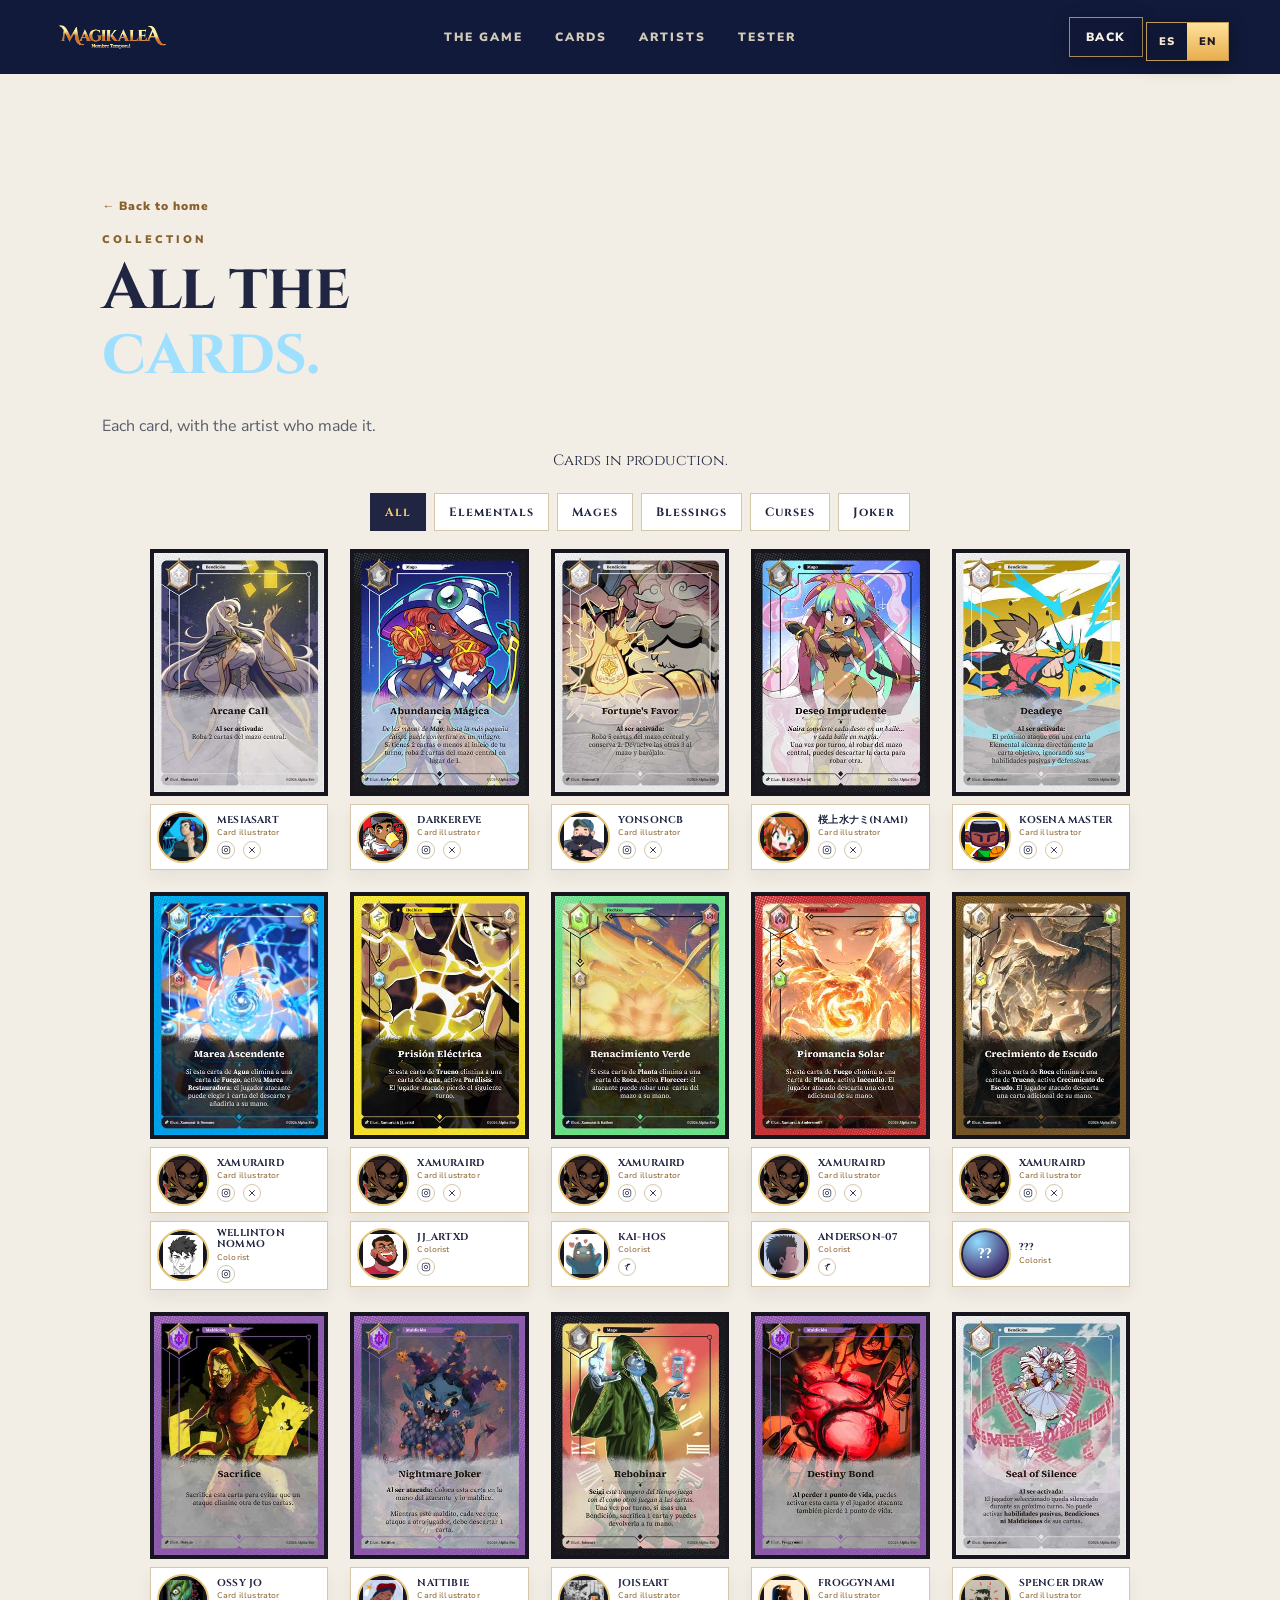
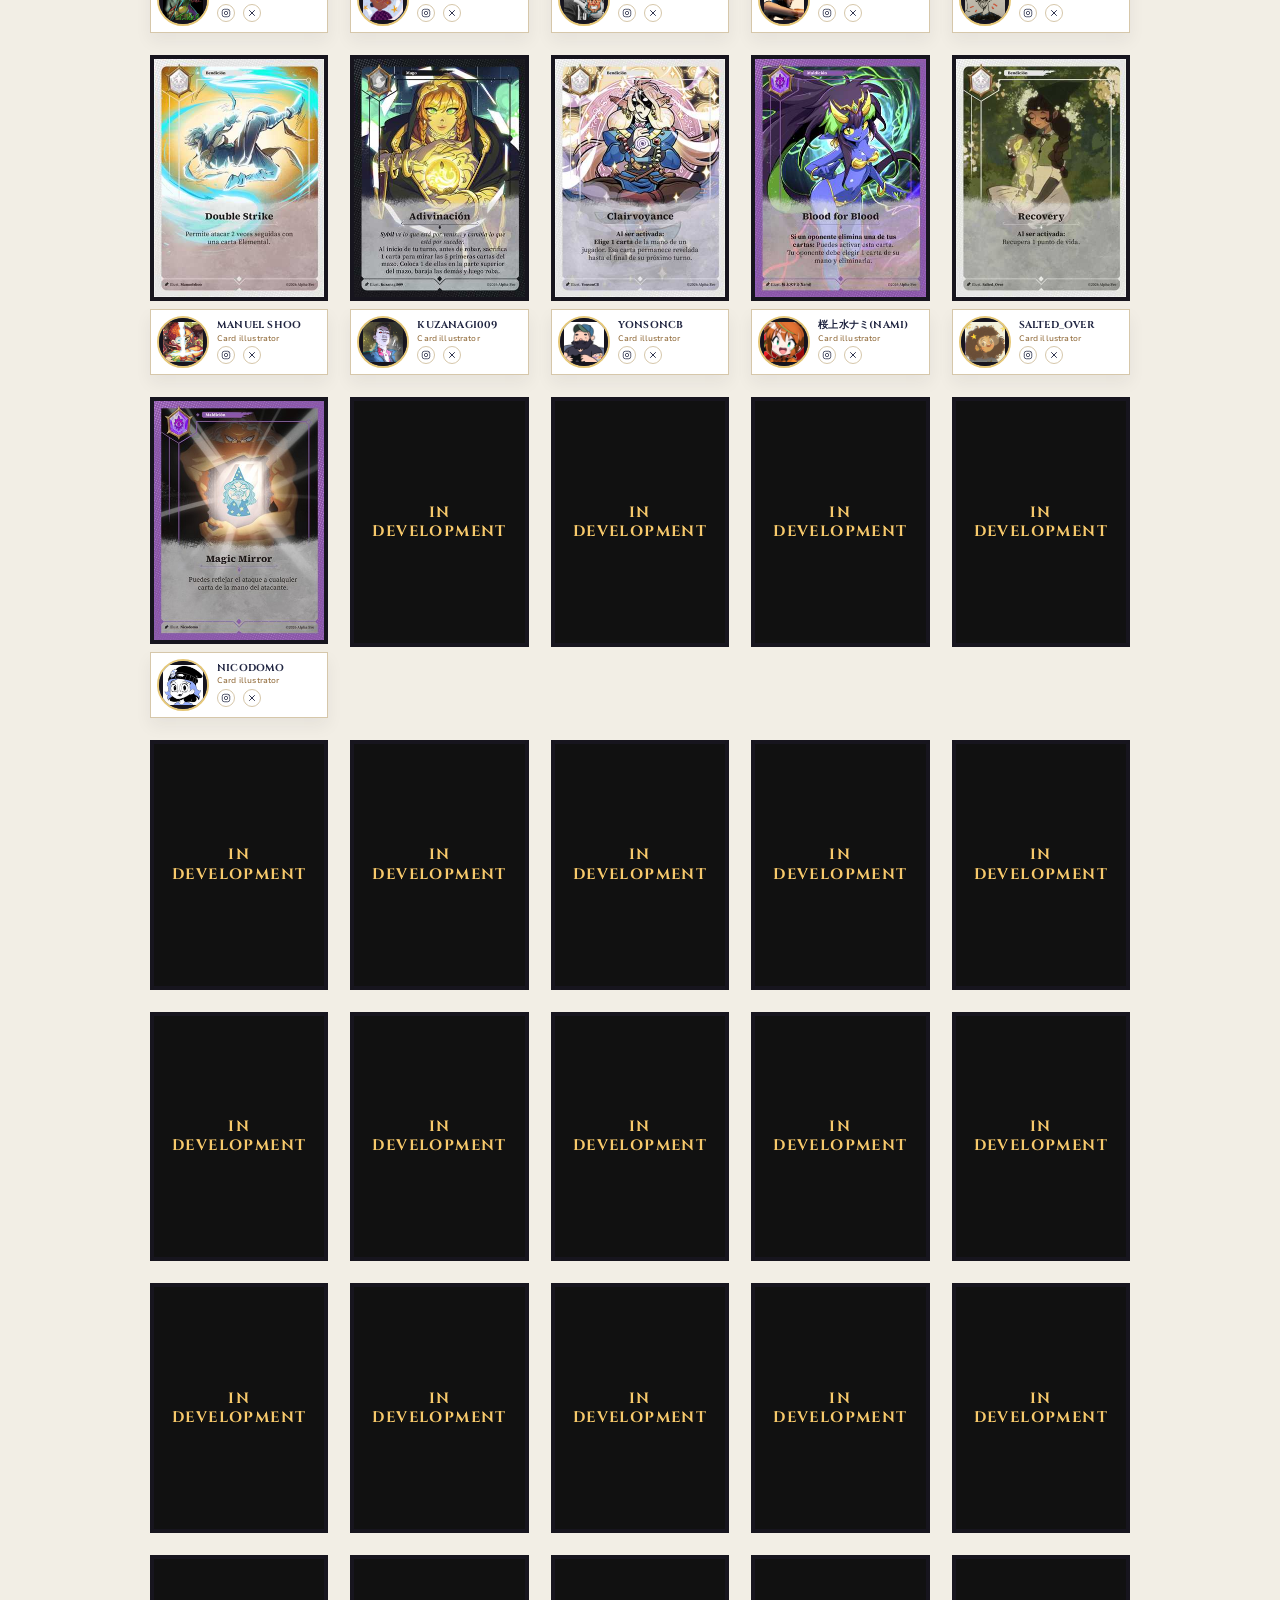
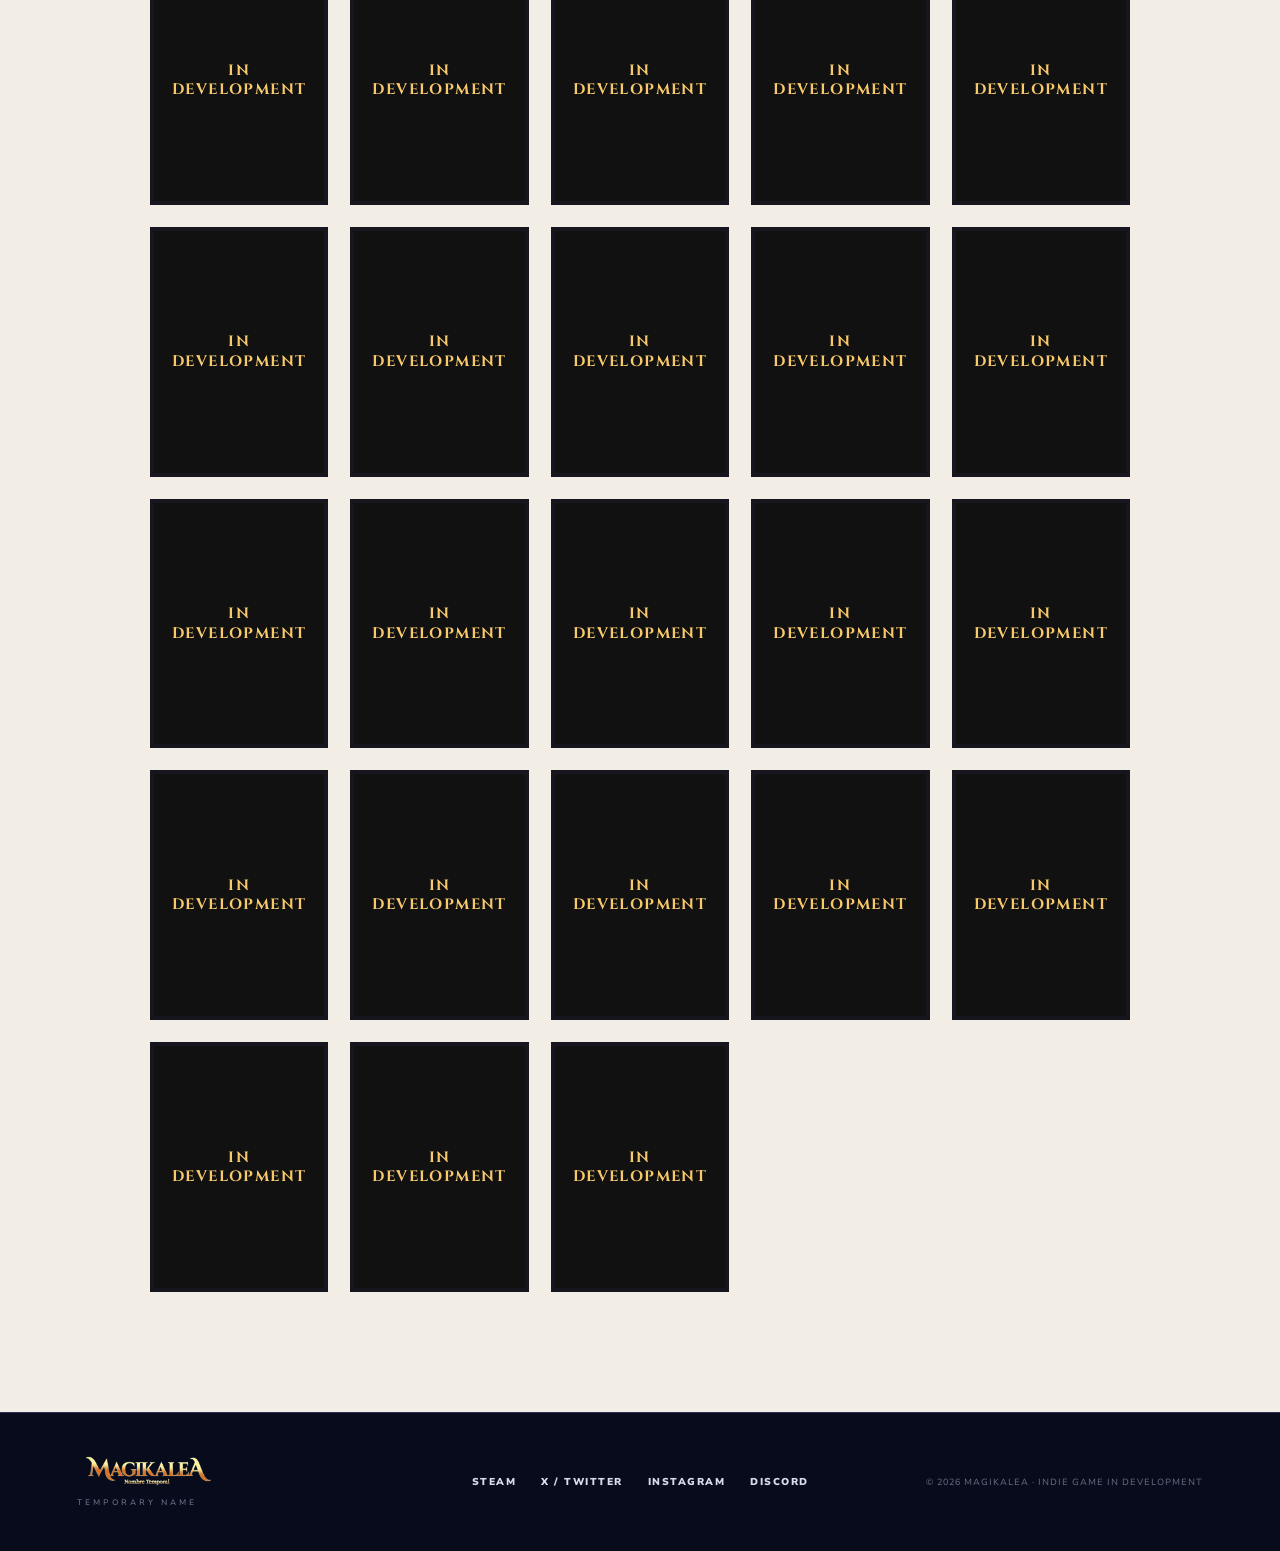
==== catalogo.html @ 8265f7b4 "Add a Cards dropdown to the full catalog and rename Community to Tester. Co-authored-by: Cursor <cur" ====
<!doctype html>
<html lang="es">
<head>
  <meta charset="utf-8">
  <meta name="viewport" content="width=device-width,initial-scale=1">
  <title data-i18n="meta.catalogTitle">Catálogo — MAGIKALEA</title>
  <meta name="description" data-i18n-content="meta.catalogDesc" content="Artistas y cartas de Magikalea.">
  <link rel="stylesheet" href="styles.css">
</head>
<body class="catalog-page">
  <header class="nav">
    <a class="brand" href="index.html" aria-label="Magikalea">
      <img src="assets/logo.png" alt="Magikalea">
    </a>
    <nav class="nav-links">
      <a href="index.html#game" data-i18n="nav.game">EL JUEGO</a>
      <div class="nav-drop">
        <a href="index.html#cards" data-i18n="nav.cards">CARTAS</a>
        <div class="nav-drop-menu">
          <a href="catalogo.html#cartas" data-i18n="nav.catalog">CATÁLOGO COMPLETO</a>
        </div>
      </div>
      <a href="index.html#artists" data-i18n="nav.artists">ARTISTAS</a>
      <a href="index.html#community" data-i18n="nav.tester">TESTER</a>
    </nav>
    <a class="nav-cta" href="index.html" data-i18n="nav.back">VOLVER</a>
  </header>

  <main>
    <section class="catalog section" id="cartas">
      <a class="catalog-back" href="index.html#cards" data-i18n="catalog.back">← Volver al inicio</a>
      <div class="section-kicker" data-i18n="catalog.kicker">COLECCIÓN</div>
      <h2 data-i18n-html="catalog.title">Todas las<br><em>cartas.</em></h2>
      <p class="catalog-lead" data-i18n="catalog.lead">Cada carta, junto al artista que la hizo.</p>
      <p class="catalog-production" data-i18n="catalog.production">Cartas en producción.</p>
      <div class="catalog-tabs" id="catalog-tabs"></div>
      <div class="catalog-cards" id="catalog-cards"></div>
    </section>
  </main>

  <footer>
    <div class="footer-brand">
      <a href="index.html"><img src="assets/logo.png" alt="Magikalea"></a>
      <span data-i18n="footer.name">NOMBRE TEMPORAL</span>
    </div>
    <div class="footer-links">
      <a href="TU_LINK_STEAM">STEAM</a>
      <a href="https://x.com/magikaleatcg" target="_blank" rel="noreferrer">X / TWITTER</a>
      <a href="https://www.instagram.com/magikalea.tcg/" target="_blank" rel="noreferrer">INSTAGRAM</a>
      <a href="TU_LINK_DISCORD">DISCORD</a>
    </div>
    <div class="copyright">© 2026 MAGIKALEA · INDIE GAME IN DEVELOPMENT</div>
  </footer>

  <script src="artistas.js"></script>
  <script src="script.js"></script>
</body>
</html>
---- styles.css ----
@import url('https://fonts.googleapis.com/css2?family=Cinzel:wght@500;600;700;800&family=Nunito+Sans:wght@400;600;700;800;900&display=swap');

:root{
  --navy:#111a3b; --deep:#080d20; --blue:#7edcff; --gold:#f7c96b;
  --gold2:#b87825; --cream:#fff4d7; --ink:#1b1a27; --purple:#604a88;
}
*{box-sizing:border-box}
html{scroll-behavior:smooth}
body{margin:0;background:#0a1027;color:#f8f2e5;font-family:"Nunito Sans",sans-serif;overflow-x:hidden}
a{color:inherit;text-decoration:none}
.site-glow{position:fixed;inset:0;pointer-events:none;background:radial-gradient(circle at 50% 0,rgba(97,202,255,.10),transparent 35%);z-index:0}
.nav{position:absolute;top:0;left:0;right:0;z-index:20;height:82px;padding:12px 4vw;display:flex;align-items:center;justify-content:space-between;background:linear-gradient(180deg,rgba(5,10,25,.9),transparent)}
.brand{width:120px}.brand img{width:100%;height:auto;display:block}
.nav-links{display:flex;gap:32px;font-size:12px;font-weight:900;letter-spacing:2px;color:#f5ead0;align-items:center}
.nav-links a{opacity:.85;transition:.2s}.nav-links a:hover{color:var(--gold);opacity:1}
.nav-drop{position:relative}
.nav-drop > a{display:inline-block}
.nav-drop-menu{
  position:absolute;top:100%;left:50%;transform:translateX(-50%);
  padding-top:12px;min-width:220px;display:none;z-index:30
}
.nav-drop:hover .nav-drop-menu,.nav-drop:focus-within .nav-drop-menu{display:block}
.nav-drop-menu a{
  display:block;white-space:nowrap;opacity:1;
  padding:12px 16px;letter-spacing:1.4px;
  background:rgba(8,13,32,.94);border:1px solid rgba(247,201,107,.45);
  box-shadow:0 10px 24px rgba(0,0,0,.35)
}
.nav-drop-menu a:hover{background:rgba(16,23,54,.98);color:var(--gold)}
.nav-cta,.btn{font-weight:900;letter-spacing:1.5px;font-size:12px}
.nav-cta{margin-right:86px;padding:11px 16px;border:1px solid rgba(247,201,107,.65);background:rgba(16,23,54,.78);box-shadow:0 4px 18px rgba(0,0,0,.3)}
.lang-switch{position:fixed;top:22px;right:4vw;z-index:40;display:flex;border:1px solid rgba(247,201,107,.75);background:rgba(16,23,54,.92);box-shadow:0 4px 18px rgba(0,0,0,.35)}
.lang-switch button{border:0;background:transparent;color:#f5ead0;font-family:"Nunito Sans",sans-serif;font-weight:900;font-size:11px;letter-spacing:1px;padding:11px 12px;cursor:pointer}
.lang-switch button.is-active{background:linear-gradient(#ffe29a,#e8ad4d);color:#21172a}
.lang-switch button:hover{color:var(--gold)}
.lang-switch button.is-active:hover{color:#21172a}
.nav-cta span{color:var(--gold)}
.hero{min-height:920px;position:relative;display:grid;place-items:center;overflow:hidden;padding:120px 5vw 70px}
.hero-art{position:absolute;inset:0;background-image:url("assets/world-bg.png");background-size:cover;background-position:center;filter:saturate(.9)}
.hero-vignette{position:absolute;inset:0;background:linear-gradient(180deg,rgba(8,13,32,.25),rgba(8,13,32,.08) 42%,rgba(8,13,32,.96) 100%),radial-gradient(circle at 50% 42%,transparent 15%,rgba(8,13,32,.5) 75%)}
.hero-content{position:relative;z-index:3;text-align:center;max-width:760px;margin-top:-100px}
.eyebrow,.section-kicker{font-size:11px;letter-spacing:3px;font-weight:900;color:var(--gold);text-transform:uppercase}
.spark{font-size:15px;margin:0 10px}
.hero-logo{width:min(650px,85vw);margin:18px auto 4px;filter:drop-shadow(0 10px 15px rgba(0,0,0,.5))}
.hero-copy{font-size:18px;line-height:1.65;max-width:650px;margin:10px auto 25px;text-shadow:0 2px 10px #081027}
.hero-copy strong{display:block;color:#fff2c7;font-family:Cinzel,serif;font-size:20px}
.hero-actions{display:flex;justify-content:center;gap:12px;flex-wrap:wrap}
.btn{display:inline-flex;align-items:center;justify-content:center;gap:10px;padding:15px 23px;min-height:50px;border:1px solid #d8a64f;transition:transform .2s,box-shadow .2s}
.btn:hover{transform:translateY(-2px);box-shadow:0 9px 25px rgba(0,0,0,.28)}
.btn-gold{color:#21172a;background:linear-gradient(#ffe29a,#e8ad4d);box-shadow:inset 0 1px #fff4ca,0 4px 18px rgba(0,0,0,.3)}
.btn-dark{background:rgba(9,15,39,.85);color:#fff0c8;border-color:#7d6643}
.btn-outline{background:rgba(10,15,37,.25);border-color:rgba(255,235,183,.6);color:#fff}
.btn-icon{font-size:13px}
.social-row{display:flex;justify-content:center;align-items:center;gap:18px;margin-top:19px;font-size:10px;letter-spacing:2px;font-weight:900}
.social-row i{width:3px;height:3px;border-radius:50%;background:var(--gold)}
.hero-card{position:absolute;z-index:2;right:4vw;bottom:46px;width:min(410px,30vw);padding:7px;background:linear-gradient(135deg,#f2cc72,#66441d,#d8aa55);box-shadow:0 18px 50px rgba(0,0,0,.5);transform:rotate(2deg)}
.hero-card img{display:block;width:100%;height:auto}
.hero-card-caption{display:flex;justify-content:space-between;padding:7px 10px 4px;background:#121a38;font-size:8px;letter-spacing:1.5px;font-weight:900;color:#f7d886}
.frame-corner{position:absolute;width:14px;height:14px;border:2px solid #ffe9a9;z-index:3}.tl{top:2px;left:2px;border-right:0;border-bottom:0}.tr{top:2px;right:2px;border-left:0;border-bottom:0}.bl{bottom:2px;left:2px;border-right:0;border-top:0}.br{bottom:2px;right:2px;border-left:0;border-top:0}
.scroll-hint{position:absolute;bottom:15px;left:50%;transform:translateX(-50%);z-index:4;font-size:9px;letter-spacing:3px;font-weight:900;color:#c8d9ed}.scroll-hint span{color:var(--gold);font-size:17px;margin-left:7px}

.section{position:relative;z-index:2;padding:120px 8vw;background:linear-gradient(#0a1027,#111735)}
.intro-grid{display:grid;grid-template-columns:1.15fr .85fr;gap:9vw;max-width:1200px;margin:18px auto 0}
h2{font-family:Cinzel,serif;font-size:clamp(38px,5vw,70px);line-height:1.02;margin:10px 0 25px;letter-spacing:-1px}
h2 em{font-style:normal;color:#9fdfff}
p{color:#c6c9d8;line-height:1.7;font-size:16px}
.lead{font-size:21px;color:#f4eddc;line-height:1.5}
.text-link{display:inline-block;margin-top:18px;font-weight:900;font-size:11px;letter-spacing:2px;color:var(--gold);border-bottom:1px solid rgba(247,201,107,.5);padding-bottom:7px}
.rule-card{border:1px solid rgba(226,177,83,.55);background:linear-gradient(135deg,rgba(29,37,74,.96),rgba(11,16,39,.96));padding:34px;position:relative;box-shadow:0 20px 60px rgba(0,0,0,.25)}
.rule-card:before{content:"✦";position:absolute;right:20px;top:15px;color:var(--gold);font-size:28px}
.rule-number{color:var(--gold);font-family:Cinzel;font-size:12px;font-weight:800}
.rule-card h3{font-family:Cinzel;font-size:18px;margin:6px 0 2px}.rule-card p{margin:0 0 17px;font-size:13px}.rule-line{height:1px;background:linear-gradient(90deg,#b17a2e,transparent);margin:12px 0}

.cards-section{background:#f2eee5;color:#1d2240;overflow:hidden}
.cards-section .section-kicker{color:#87602d}
.cards-section h2,.cards-section h2 em{color:#202541}
.cards-section .section-head>p{color:#5b5d68}
.section-head{display:flex;align-items:end;justify-content:space-between;gap:50px;max-width:1200px;margin:auto}.section-head>p{max-width:410px}
.card-gallery{max-width:1200px;margin:48px auto 8px;display:flex;justify-content:center;align-items:flex-start;gap:22px}
.tcg-card{width:190px;flex:none;transition:transform .3s}
.tcg-card:hover{transform:translateY(-10px);z-index:2}
.tcg-card img{display:block;width:100%;height:auto;border:5px solid #17151e;background:#111;-webkit-user-drag:none;user-select:none}
.card-artists{display:flex;flex-direction:column;gap:8px;margin-top:8px}
.card-artist{width:100%;padding:6px 8px 6px 6px;background:#fff;border:1px solid #d6c7aa;display:flex;align-items:center;gap:8px;text-align:left;box-shadow:0 8px 16px rgba(42,39,49,.06)}
.card-artist .artist-avatar{width:52px;height:52px;flex:none;font-size:14px;border-width:2px}
.card-artist .artist-avatar.is-empty svg{width:18px;height:18px}
.card-artist-info{min-width:0;display:flex;flex-direction:column;align-items:flex-start;justify-content:center}
.card-artist-name{margin:0;font-family:Cinzel,serif;font-size:10px;font-weight:700;letter-spacing:.2px;line-height:1.15;color:#202541;text-transform:uppercase}
.card-artist-role{margin:2px 0 0;font-size:8px;line-height:1.2;color:#89602c;letter-spacing:.15px;white-space:nowrap}
.card-artist .artist-socials{margin-top:3px;justify-content:flex-start}
.card-artist .artist-socials a,.card-artist .artist-socials span{width:18px;height:18px}
.card-artist .artist-socials svg{width:10px;height:10px}
.more-link{display:block;width:max-content;margin:28px auto 0;padding:13px 26px;background:#fff;border:1px solid #d6c7aa;color:#202541;font-family:Cinzel,serif;font-size:12px;letter-spacing:1.8px;font-weight:700;box-shadow:0 8px 18px rgba(42,39,49,.06)}
.more-link:hover{background:#202541;color:#f7c96b;border-color:#202541}

.world-section{min-height:720px;position:relative;display:grid;place-items:center;overflow:hidden}
.world-bg{position:absolute;inset:0;background:url("assets/world-bg.png") center/cover;filter:saturate(.95);transform:scaleX(-1)}
.world-section:after{content:"";position:absolute;inset:0;background:linear-gradient(90deg,rgba(7,12,31,.78),rgba(7,12,31,.28) 58%,rgba(7,12,31,.45)),linear-gradient(0deg,rgba(7,12,31,.75),transparent 40%)}
.world-layout{position:relative;z-index:2;display:grid;grid-template-columns:minmax(280px,1fr) minmax(280px,520px);align-items:center;gap:48px;width:min(1180px,92vw);padding:90px 0}
.world-content{max-width:560px;margin:0;padding:0}.world-content h2{font-size:clamp(45px,6vw,78px)}.world-content p{font-size:18px}
.world-video{position:relative;aspect-ratio:16/9;background:#111;border:3px solid #e6c878;box-shadow:0 0 0 7px rgba(7,12,31,.55),0 22px 40px rgba(0,0,0,.45)}
.world-video iframe{position:absolute;inset:0;width:100%;height:100%;border:0}

.artists{background:#f2eee5;color:#1d2240}.artists .section-kicker{color:#87602d}.artists h2{color:#202541}.artists .section-head p{color:#5b5d68}
.artist-leads{max-width:980px;margin:36px auto 0;display:grid;grid-template-columns:repeat(2,minmax(0,1fr));gap:14px;align-items:start}
.artist-card{padding:12px 16px;background:#fff;border:1px solid #d6c7aa;display:flex;flex-direction:row;align-items:center;gap:12px;text-align:left;box-shadow:0 10px 22px rgba(42,39,49,.06)}
.artist-card .artist-avatar{width:96px;height:96px;flex:none;font-size:22px;border-width:3px}
.artist-card-body{min-width:0;flex:1;display:flex;flex-direction:column;justify-content:center;align-items:flex-start;gap:1px}
.artist-card .artist-kicker{margin:0;font-size:8px;letter-spacing:1.6px;font-weight:800;color:#c6a35a;text-transform:uppercase;line-height:1.2}
.artist-avatar{width:118px;height:118px;flex:none;display:grid;place-items:center;border-radius:50%;overflow:hidden;font-family:Cinzel,serif;font-weight:800;font-size:28px;color:#fff;background:radial-gradient(circle at 35% 25%,#91dcff,#493b78 65%,#171b38);border:4px solid #e6c878;box-shadow:inset 0 0 0 2px #1c2347}
.artist-avatar img{width:100%;height:100%;object-fit:cover;display:block}
.artist-avatar.is-empty{background:#f7f1e6;color:#c4b496;box-shadow:none}
.artist-avatar.is-empty svg{width:46px;height:46px}
.artist-card small{margin-top:16px;font-size:9px;letter-spacing:1.6px;color:#89602c;font-weight:900}
.artist-card h3{font-family:Cinzel,serif;font-size:17px;line-height:1.1;color:#202541;margin:0;overflow-wrap:break-word;text-align:left}
.artist-card .artist-handle{margin:0;font-size:11px}
.artist-card .artist-roles{margin:0}
.artist-card .artist-roles li{font-size:11px;line-height:1.25}
.artist-card .artist-socials{margin:2px 0 0;padding-top:0;justify-content:flex-start}
.artist-card .artist-socials a,.artist-card .artist-socials span{width:20px;height:20px}
.artist-card .artist-socials svg{width:11px;height:11px}
.artist-card-body p{margin:0}
.artist-card small{display:block;max-width:100%}
.artist-handle{margin:6px 0 0;font-size:11px;letter-spacing:1.2px;font-weight:900;color:#89602c}
.artist-roles{list-style:none;margin:6px 0 0;padding:0}
.artist-roles li{font-size:12px;color:#686978;line-height:1.45}
.artist-card p{font-size:13px;color:#686978;margin:8px 0 0;line-height:1.45}
.artist-socials{display:flex;gap:8px;justify-content:center;margin-top:14px}
.artist-socials a,.artist-socials span{width:32px;height:32px;display:grid;place-items:center;border-radius:50%;border:1px solid #d6c7aa;color:#202541;background:#fff}
.artist-socials a:hover{background:#202541;color:#f7c96b;border-color:#202541}
.artist-socials span{opacity:.38}
.artist-socials svg{width:14px;height:14px;display:block}
.roster-block{max-width:1200px;margin:54px auto 0}
.roster-kicker{font-family:Cinzel,serif;font-size:13px;letter-spacing:2px;font-weight:700;color:#87602d;text-transform:uppercase;margin-bottom:16px}
.carousel-shell{position:relative}
.carousel-viewport{overflow:hidden;padding:10px 0 18px;mask-image:linear-gradient(90deg,transparent,#000 7%,#000 93%,transparent);-webkit-mask-image:linear-gradient(90deg,transparent,#000 7%,#000 93%,transparent)}
.carousel-track{display:flex;gap:16px;width:max-content;will-change:transform}
.carousel-nav{position:absolute;top:50%;z-index:3;transform:translateY(-50%);width:38px;height:38px;border-radius:50%;border:1px solid #d6c7aa;background:#fff;color:#202541;font-size:26px;line-height:1;cursor:pointer;box-shadow:0 8px 18px rgba(42,39,49,.12)}
.carousel-nav:hover{background:#202541;color:#f7c96b;border-color:#202541}
.carousel-nav.prev{left:0}.carousel-nav.next{right:0}
.flip-card{width:180px;height:276px;flex:none;perspective:900px}
.flip-inner{position:relative;width:100%;height:100%;transform-style:preserve-3d;transition:transform .6s}
.flip-card.is-flipped .flip-inner{transform:rotateY(180deg)}
.flip-face{position:absolute;inset:0;display:flex;flex-direction:column;align-items:center;text-align:center;backface-visibility:hidden;-webkit-backface-visibility:hidden;border:1px solid #d6c7aa;box-shadow:0 10px 24px rgba(42,39,49,.08);overflow:hidden}
.flip-front{padding:16px 12px 14px;background:#fff}
.flip-back{padding:8px;background:#17182a;transform:rotateY(180deg);justify-content:flex-end}
.flip-card .artist-avatar{width:78px;height:78px;font-size:20px;border-width:3px}
.flip-card .artist-avatar.is-empty svg{width:32px;height:32px}
.flip-person{display:flex;flex-direction:column;align-items:center;width:100%}
.flip-card h3{font-family:Cinzel,serif;font-size:15px;color:#202541;margin:12px 0 0;line-height:1.25;overflow-wrap:break-word}
.flip-card .artist-socials{margin-top:10px}
.flip-front.is-duo{padding:10px 8px 10px;justify-content:flex-start}
.flip-front.is-duo .flip-person + .flip-person{margin-top:14px}
.flip-front.is-duo .artist-avatar{width:46px;height:46px;font-size:13px;border-width:2px}
.flip-front.is-duo .artist-avatar.is-empty svg{width:20px;height:20px}
.flip-front.is-duo h3{font-size:12px;margin:4px 0 0}
.flip-front.is-duo .artist-socials{margin-top:4px;gap:6px}
.flip-front.is-duo .artist-socials a,.flip-front.is-duo .artist-socials span{width:24px;height:24px}
.flip-front.is-duo .artist-socials svg{width:12px;height:12px}
.flip-front.is-duo .flip-toggle{padding:6px 10px}
.flip-card-art{width:100%;flex:1;min-height:0;object-fit:contain;background:#0d1020;-webkit-user-drag:none;user-select:none}
.catalog-page{background:#f2eee5}
.catalog-page .nav{position:sticky;top:0;height:74px;background:#111a3b;z-index:20}
.catalog-page #artistas,.catalog-page #cartas{scroll-margin-top:86px}
.catalog{background:#f2eee5;color:#1d2240}
.catalog .section-kicker{color:#87602d}
.catalog h2{color:#202541}
.catalog-lead{max-width:560px;margin:0;color:#5b5d68}
.catalog-production{max-width:980px;margin:10px auto 0;color:#202541;font-family:Cinzel,serif;font-size:15px;line-height:1.45;text-align:center}
.catalog-tabs{display:flex;flex-wrap:wrap;justify-content:center;gap:8px;max-width:980px;margin:22px auto 0}
.catalog-tabs button{border:1px solid #d6c7aa;background:#fff;color:#202541;font-family:Cinzel,serif;font-size:12px;letter-spacing:1px;font-weight:700;padding:10px 14px;cursor:pointer}
.catalog-tabs button.is-active,.catalog-tabs button:hover{background:#202541;color:#f7c96b;border-color:#202541}
.catalog-empty{grid-column:1/-1;margin:8px 0 0;color:#5b5d68}
.catalog-block + .catalog-block{margin-top:72px}
.catalog-back{display:inline-block;margin-bottom:18px;font-size:12px;font-weight:900;letter-spacing:1px;color:#89602c}
.catalog-artists{display:flex;flex-wrap:wrap;gap:18px;justify-content:center;max-width:1100px;margin:40px auto 0}
.catalog-cards{display:grid;grid-template-columns:repeat(auto-fill,minmax(160px,1fr));gap:22px;max-width:980px;margin:18px auto 0;align-items:start}
.catalog-card{text-align:center}
.catalog-card img{display:block;width:100%;height:auto;border:4px solid #17151e;background:#111;-webkit-user-drag:none;user-select:none}
.catalog-soon-card{aspect-ratio:340/476;display:grid;place-items:center;background:#111;border:4px solid #17151e;color:#f7c96b;padding:16px;text-align:center}
.catalog-soon-card span{font-family:Cinzel,serif;font-size:15px;font-weight:700;letter-spacing:1.4px;line-height:1.3;text-transform:uppercase}
.flip-empty{flex:1;display:grid;place-items:center;width:100%;color:#f7c96b;font-size:12px;letter-spacing:1px;padding:12px}
.flip-toggle{margin-top:auto;border:1px solid #d6c7aa;background:#fff;color:#202541;font-family:Cinzel,serif;font-size:10px;letter-spacing:1px;font-weight:700;padding:8px 12px;cursor:pointer}
.flip-toggle:hover{background:#202541;color:#f7c96b;border-color:#202541}
.flip-back .flip-toggle{width:100%;margin-top:8px;background:#12182f;color:#f7c96b;border-color:#e6c878}
@media(prefers-reduced-motion:reduce){
  .flip-inner{transition:none}
}

.community{position:relative;min-height:570px;display:grid;place-items:center;text-align:center;overflow:hidden}.community-bg{position:absolute;inset:0;background:url("assets/Fondo_Inicio.jpg") center 42%/cover no-repeat}.community:after{content:"";position:absolute;inset:0;background:radial-gradient(ellipse at 50% 46%,rgba(8,16,42,.58),rgba(8,16,42,.16) 46%,rgba(8,16,42,.38))}
.community-inner{position:relative;z-index:2;max-width:860px;padding:90px 20px}.community h2{margin-top:0;text-transform:uppercase;text-shadow:0 3px 18px rgba(8,16,42,.85)}.community p{max-width:640px;margin:0 auto;font-size:17px;text-shadow:0 2px 14px rgba(8,16,42,.9)}.community-lead{margin-bottom:6px}.community-body{margin-bottom:8px}.tester-kicker{margin:34px auto 0;font-size:11px;letter-spacing:3px;font-weight:900;color:var(--gold);text-shadow:0 2px 14px rgba(8,16,42,.9)}.tester-list{display:grid;grid-template-columns:repeat(3,minmax(0,1fr));gap:16px 28px;list-style:none;margin:18px auto 0;padding:0;max-width:720px}.tester-list li{font-family:Cinzel,serif;font-size:16px;letter-spacing:.4px;color:#fff4d7;text-shadow:0 2px 12px rgba(8,16,42,.9)}.big{min-width:235px}

footer{background:#070b1b;border-top:1px solid #293252;padding:40px 6vw;display:grid;grid-template-columns:1fr auto 1fr;align-items:center;gap:30px}.footer-brand img{width:140px;display:block}.footer-brand span{font-size:8px;letter-spacing:3px;color:#737992}.footer-links{display:flex;gap:25px;font-size:10px;letter-spacing:1.5px;font-weight:900;color:#d8dbea}.copyright{text-align:right;color:#666d84;font-size:9px;letter-spacing:1px}

@media(max-width:900px){
  .nav-links{display:none}.nav{height:70px}.nav-cta{font-size:9px;margin-right:70px}
  .lang-switch{top:16px}.lang-switch button{padding:9px 9px;font-size:10px}
  .hero{min-height:860px;padding-top:100px}.hero-content{margin-top:-120px}.hero-card{width:280px;right:50%;transform:translateX(50%) rotate(2deg);bottom:25px}.hero-copy{font-size:15px}.hero-copy strong{font-size:16px}
  .intro-grid{grid-template-columns:1fr;gap:35px}.section{padding:85px 7vw}
  .section-head{display:block}.section-head>p{max-width:600px}
  .card-gallery{justify-content:flex-start;overflow-x:auto;padding:20px 30px 35px;scroll-snap-type:x mandatory}.tcg-card{min-width:190px;scroll-snap-align:center}
  .world-layout{grid-template-columns:1fr;width:min(640px,92vw);padding:72px 0}
  .world-content{text-align:center;max-width:none}
  .world-section{min-height:0}
  .artist-leads{grid-template-columns:repeat(2,1fr)}
  footer{grid-template-columns:1fr;text-align:center}.footer-brand img{margin:auto}.copyright{text-align:center}.footer-links{justify-content:center}
}
@media(max-width:560px){
  .hero{min-height:800px}.hero-logo{width:94vw}.hero-content{margin-top:-130px}.eyebrow{font-size:8px}.hero-card{width:230px}.social-row{font-size:8px;gap:9px}
  h2{font-size:42px}.lead{font-size:18px}.tcg-card{width:160px}
  .artist-leads{grid-template-columns:1fr}
  .flip-card{width:156px;height:276px}
  .artist-card h3{font-size:20px}
}
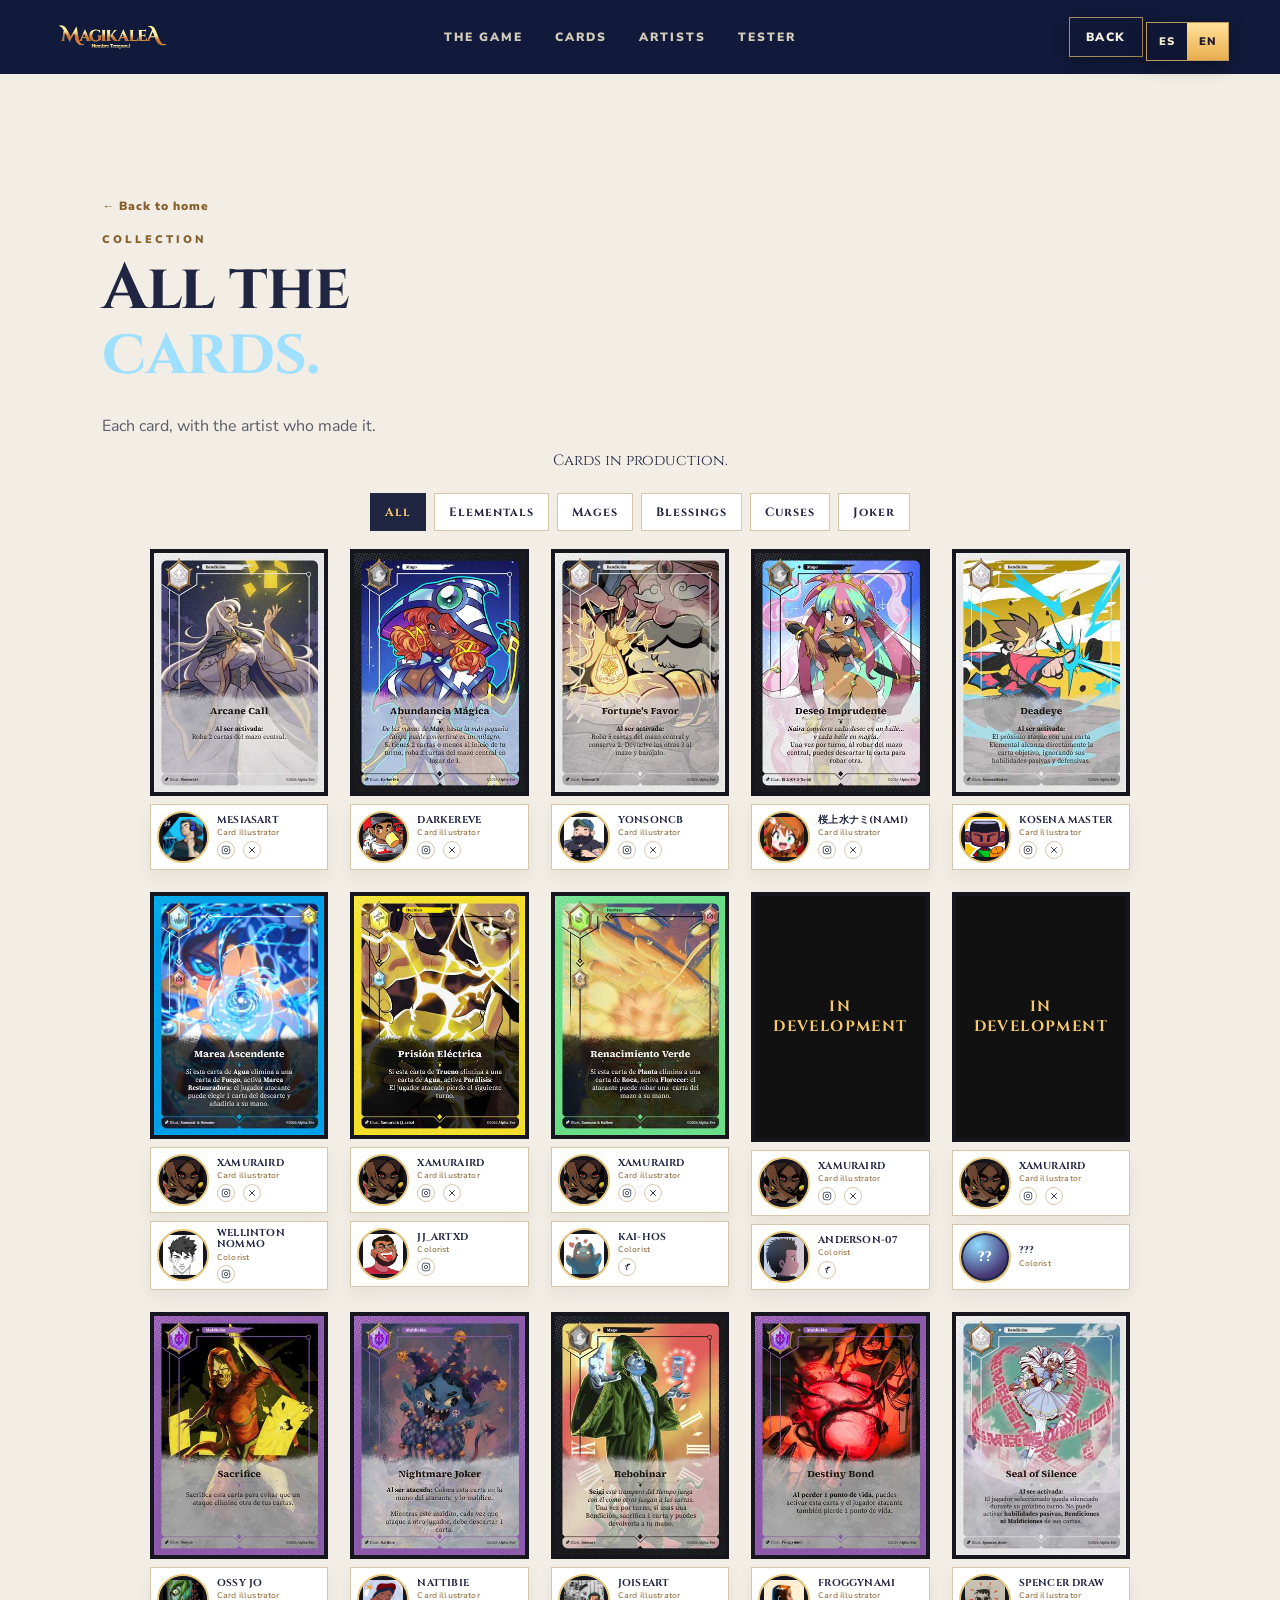
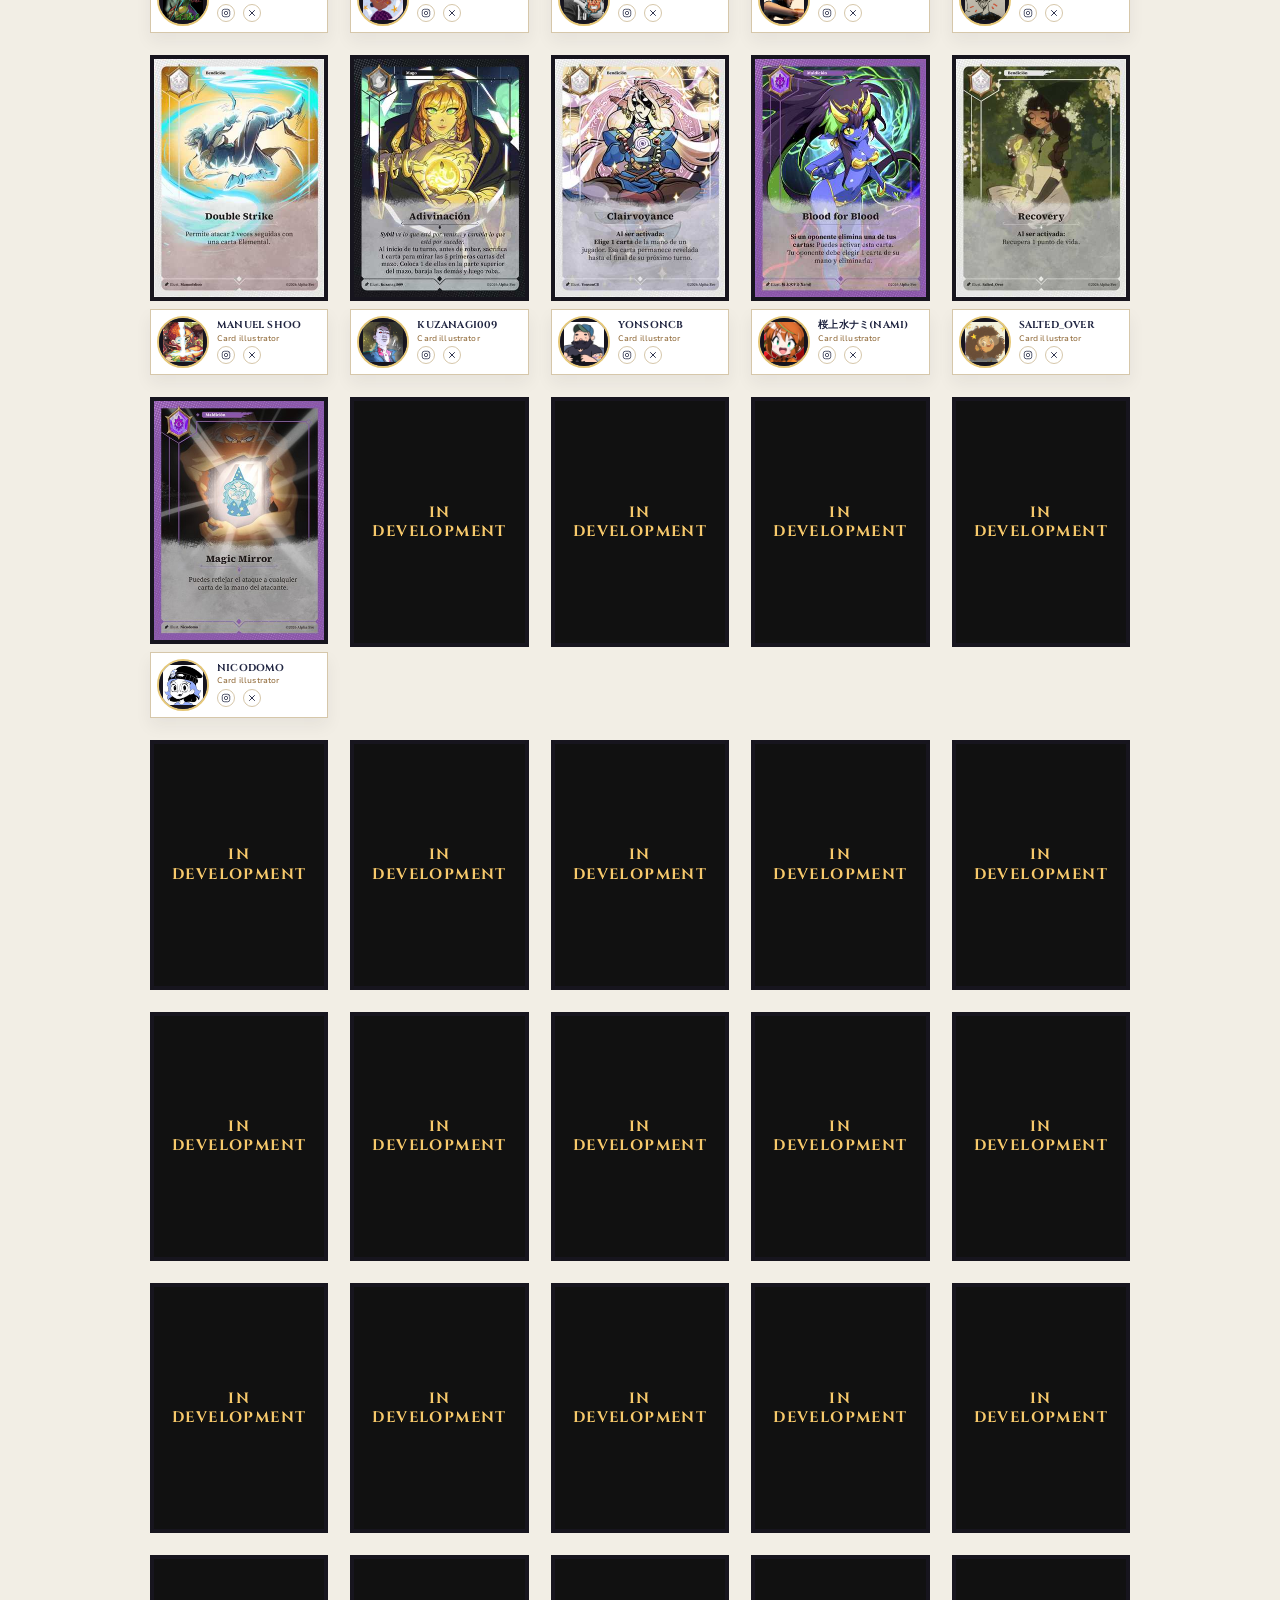
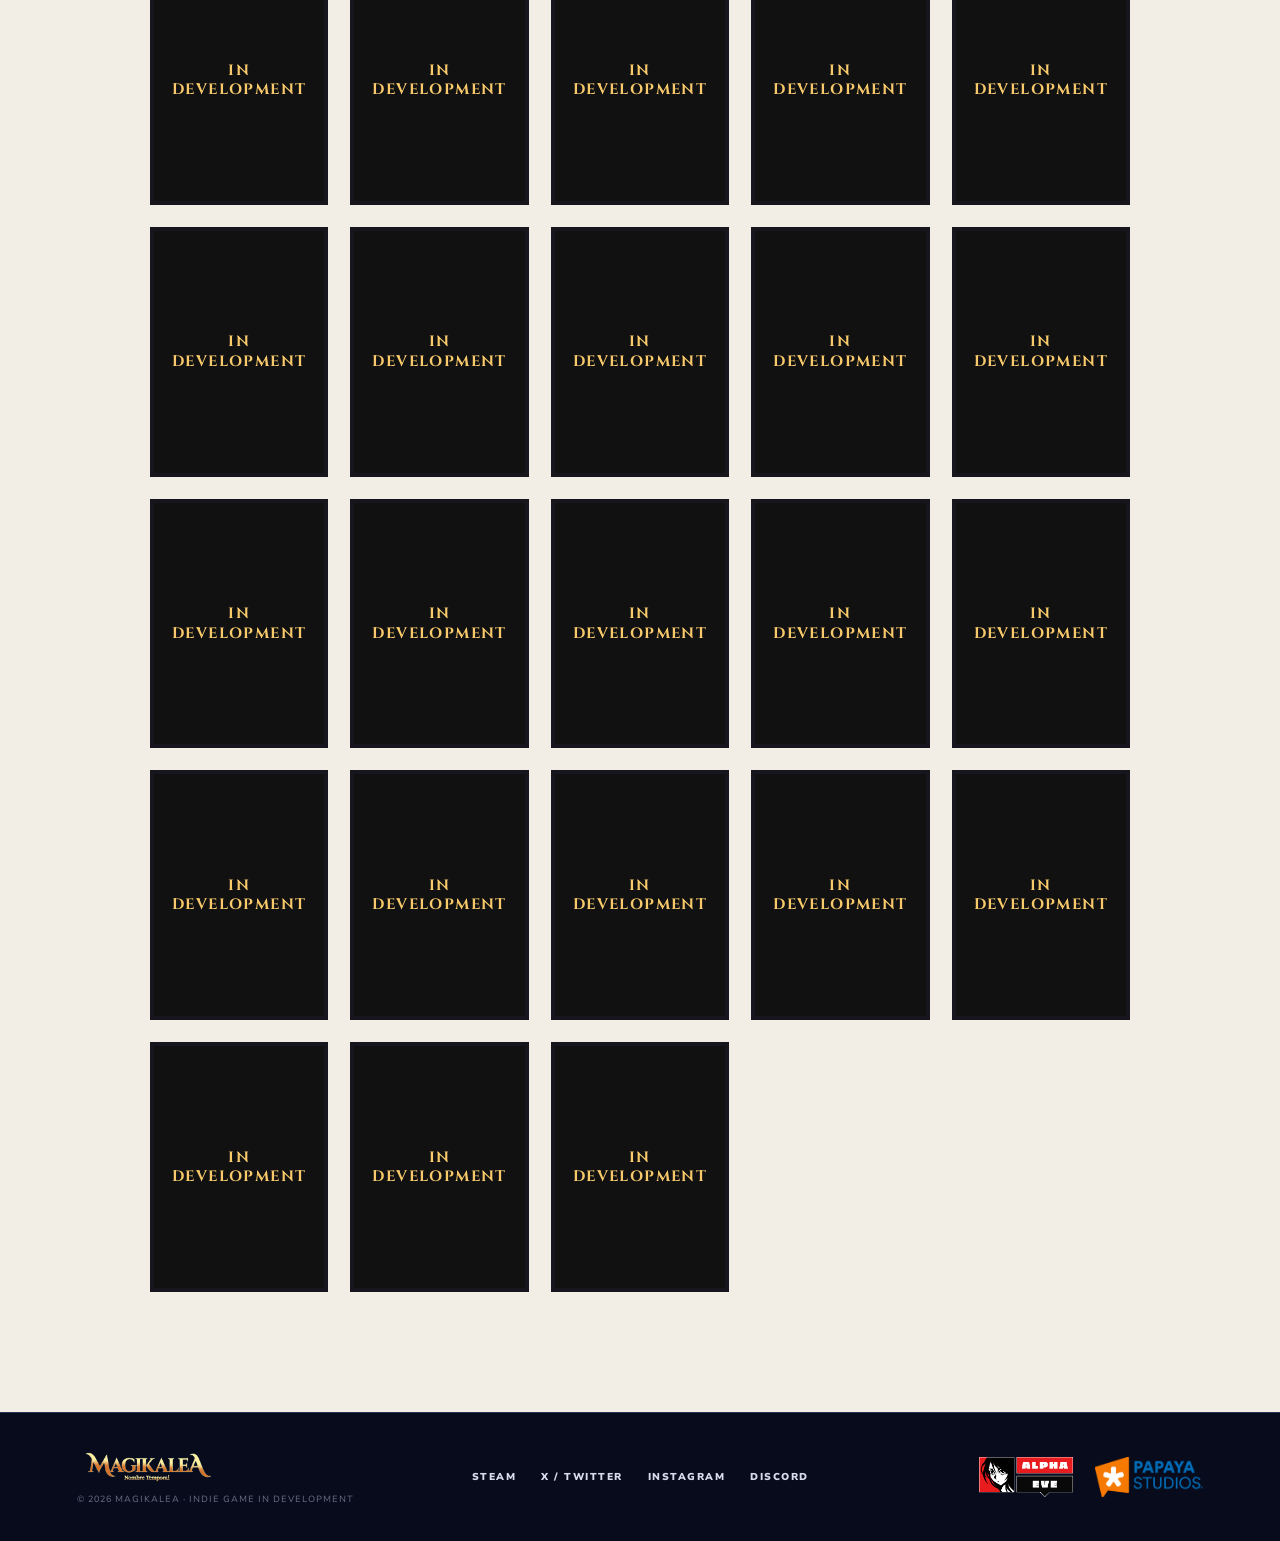
==== commit ac372a43: "Show Alpha Eve and Papaya Studios in the footer and move the copyright under the Magikalea logo. Co-" ====
--- a/catalogo.html
+++ b/catalogo.html
@@ -41,7 +41,7 @@
   <footer>
     <div class="footer-brand">
       <a href="index.html"><img src="assets/logo.png" alt="Magikalea"></a>
-      <span data-i18n="footer.name">NOMBRE TEMPORAL</span>
+      <span class="copyright">© 2026 MAGIKALEA · INDIE GAME IN DEVELOPMENT</span>
     </div>
     <div class="footer-links">
       <a href="TU_LINK_STEAM">STEAM</a>
@@ -49,7 +49,10 @@
       <a href="https://www.instagram.com/magikalea.tcg/" target="_blank" rel="noreferrer">INSTAGRAM</a>
       <a href="TU_LINK_DISCORD">DISCORD</a>
     </div>
-    <div class="copyright">© 2026 MAGIKALEA · INDIE GAME IN DEVELOPMENT</div>
+    <div class="footer-partners">
+      <img src="assets/alpha eve logo.png" alt="Alpha Eve">
+      <img src="assets/papaya studios logo.png" alt="Papaya Studios">
+    </div>
   </footer>
 
   <script src="artistas.js"></script>
--- a/styles.css
+++ b/styles.css
@@ -188,9 +188,9 @@
 }
 
 .community{position:relative;min-height:570px;display:grid;place-items:center;text-align:center;overflow:hidden}.community-bg{position:absolute;inset:0;background:url("assets/Fondo_Inicio.jpg") center 42%/cover no-repeat}.community:after{content:"";position:absolute;inset:0;background:radial-gradient(ellipse at 50% 46%,rgba(8,16,42,.58),rgba(8,16,42,.16) 46%,rgba(8,16,42,.38))}
-.community-inner{position:relative;z-index:2;max-width:860px;padding:90px 20px}.community h2{margin-top:0;text-transform:uppercase;text-shadow:0 3px 18px rgba(8,16,42,.85)}.community p{max-width:640px;margin:0 auto;font-size:17px;text-shadow:0 2px 14px rgba(8,16,42,.9)}.community-lead{margin-bottom:6px}.community-body{margin-bottom:8px}.tester-kicker{margin:34px auto 0;font-size:11px;letter-spacing:3px;font-weight:900;color:var(--gold);text-shadow:0 2px 14px rgba(8,16,42,.9)}.tester-list{display:grid;grid-template-columns:repeat(3,minmax(0,1fr));gap:16px 28px;list-style:none;margin:18px auto 0;padding:0;max-width:720px}.tester-list li{font-family:Cinzel,serif;font-size:16px;letter-spacing:.4px;color:#fff4d7;text-shadow:0 2px 12px rgba(8,16,42,.9)}.big{min-width:235px}
-
-footer{background:#070b1b;border-top:1px solid #293252;padding:40px 6vw;display:grid;grid-template-columns:1fr auto 1fr;align-items:center;gap:30px}.footer-brand img{width:140px;display:block}.footer-brand span{font-size:8px;letter-spacing:3px;color:#737992}.footer-links{display:flex;gap:25px;font-size:10px;letter-spacing:1.5px;font-weight:900;color:#d8dbea}.copyright{text-align:right;color:#666d84;font-size:9px;letter-spacing:1px}
+.community-inner{position:relative;z-index:2;max-width:860px;padding:90px 20px}.community h2{margin-top:0;text-transform:uppercase;text-shadow:0 3px 18px rgba(8,16,42,.85)}.community p{max-width:640px;margin:0 auto;font-size:17px;text-shadow:0 2px 14px rgba(8,16,42,.9)}.community-lead{margin-bottom:6px}.community-body{margin-bottom:8px}.tester-kicker{margin:34px auto 0;font-size:11px;letter-spacing:3px;font-weight:900;color:var(--gold);text-shadow:0 2px 14px rgba(8,16,42,.9)}.tester-list{display:grid;grid-template-columns:repeat(3,minmax(0,1fr));gap:16px 28px;list-style:none;margin:18px auto 0;padding:0;max-width:720px}.tester-list li{font-family:Cinzel,serif;font-size:16px;letter-spacing:.4px;color:#fff4d7;text-shadow:0 2px 12px rgba(8,16,42,.9)}.tester-cta{display:inline-block;margin:36px auto 0;padding:12px 20px;border:1px solid rgba(247,201,107,.65);background:rgba(16,23,54,.72);color:var(--gold);font-family:Cinzel,serif;font-size:13px;font-weight:700;letter-spacing:2.2px;text-shadow:0 2px 14px rgba(8,16,42,.9);box-shadow:0 4px 18px rgba(0,0,0,.3)}.tester-cta:hover{color:#21172a;background:linear-gradient(#ffe29a,#e8ad4d);border-color:#e8ad4d}.big{min-width:235px}
+
+footer{background:#070b1b;border-top:1px solid #293252;padding:36px 6vw;display:grid;grid-template-columns:1fr auto 1fr;align-items:center;gap:30px}.footer-brand img{width:140px;display:block}.footer-links{display:flex;gap:25px;font-size:10px;letter-spacing:1.5px;font-weight:900;color:#d8dbea}.copyright{display:block;margin-top:8px;color:#666d84;font-size:9px;letter-spacing:1px}.footer-partners{display:flex;justify-content:flex-end;align-items:center;gap:22px}.footer-partners img{height:40px;width:auto;display:block}
 
 @media(max-width:900px){
   .nav-links{display:none}.nav{height:70px}.nav-cta{font-size:9px;margin-right:70px}
@@ -203,7 +203,7 @@
   .world-content{text-align:center;max-width:none}
   .world-section{min-height:0}
   .artist-leads{grid-template-columns:repeat(2,1fr)}
-  footer{grid-template-columns:1fr;text-align:center}.footer-brand img{margin:auto}.copyright{text-align:center}.footer-links{justify-content:center}
+  footer{grid-template-columns:1fr;text-align:center}.footer-brand img{margin:auto}.copyright{text-align:center}.footer-links{justify-content:center}.footer-partners{justify-content:center;gap:18px}.footer-partners img{height:34px}
 }
 @media(max-width:560px){
   .hero{min-height:800px}.hero-logo{width:94vw}.hero-content{margin-top:-130px}.eyebrow{font-size:8px}.hero-card{width:230px}.social-row{font-size:8px;gap:9px}
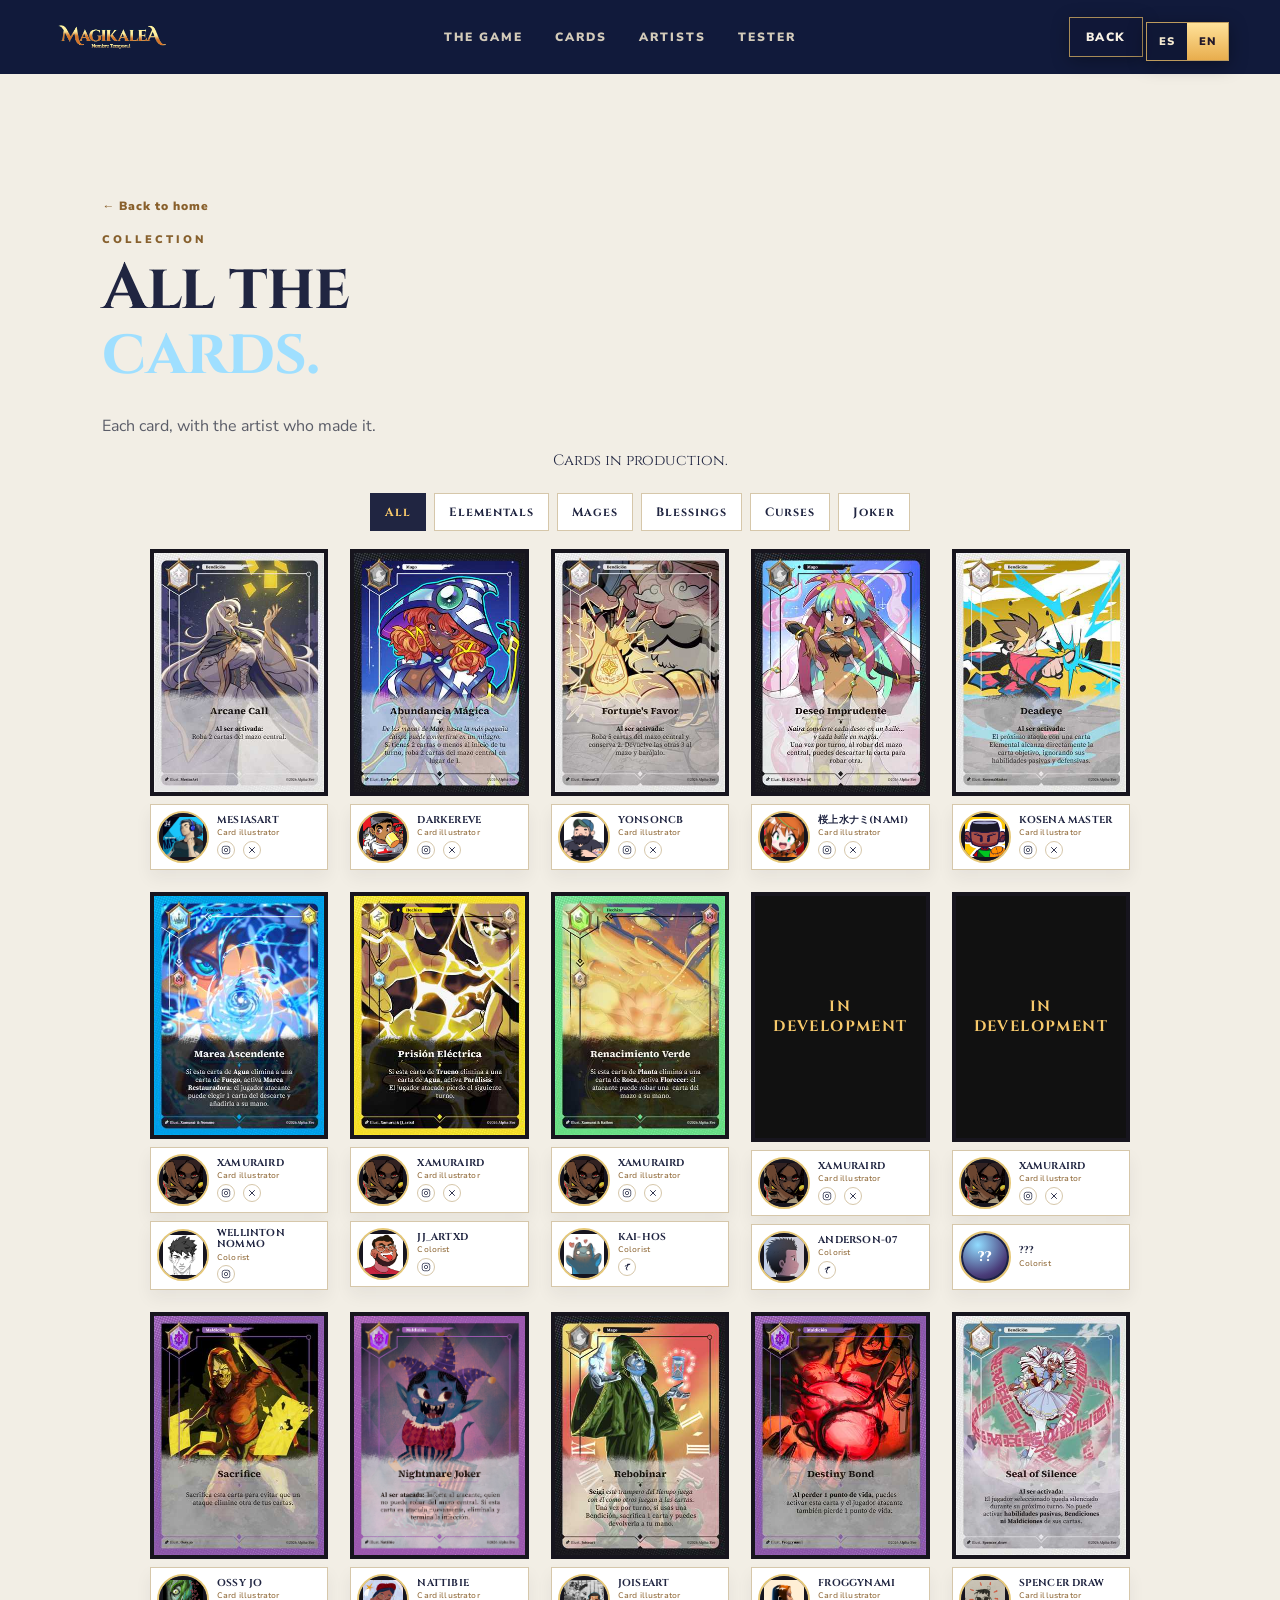
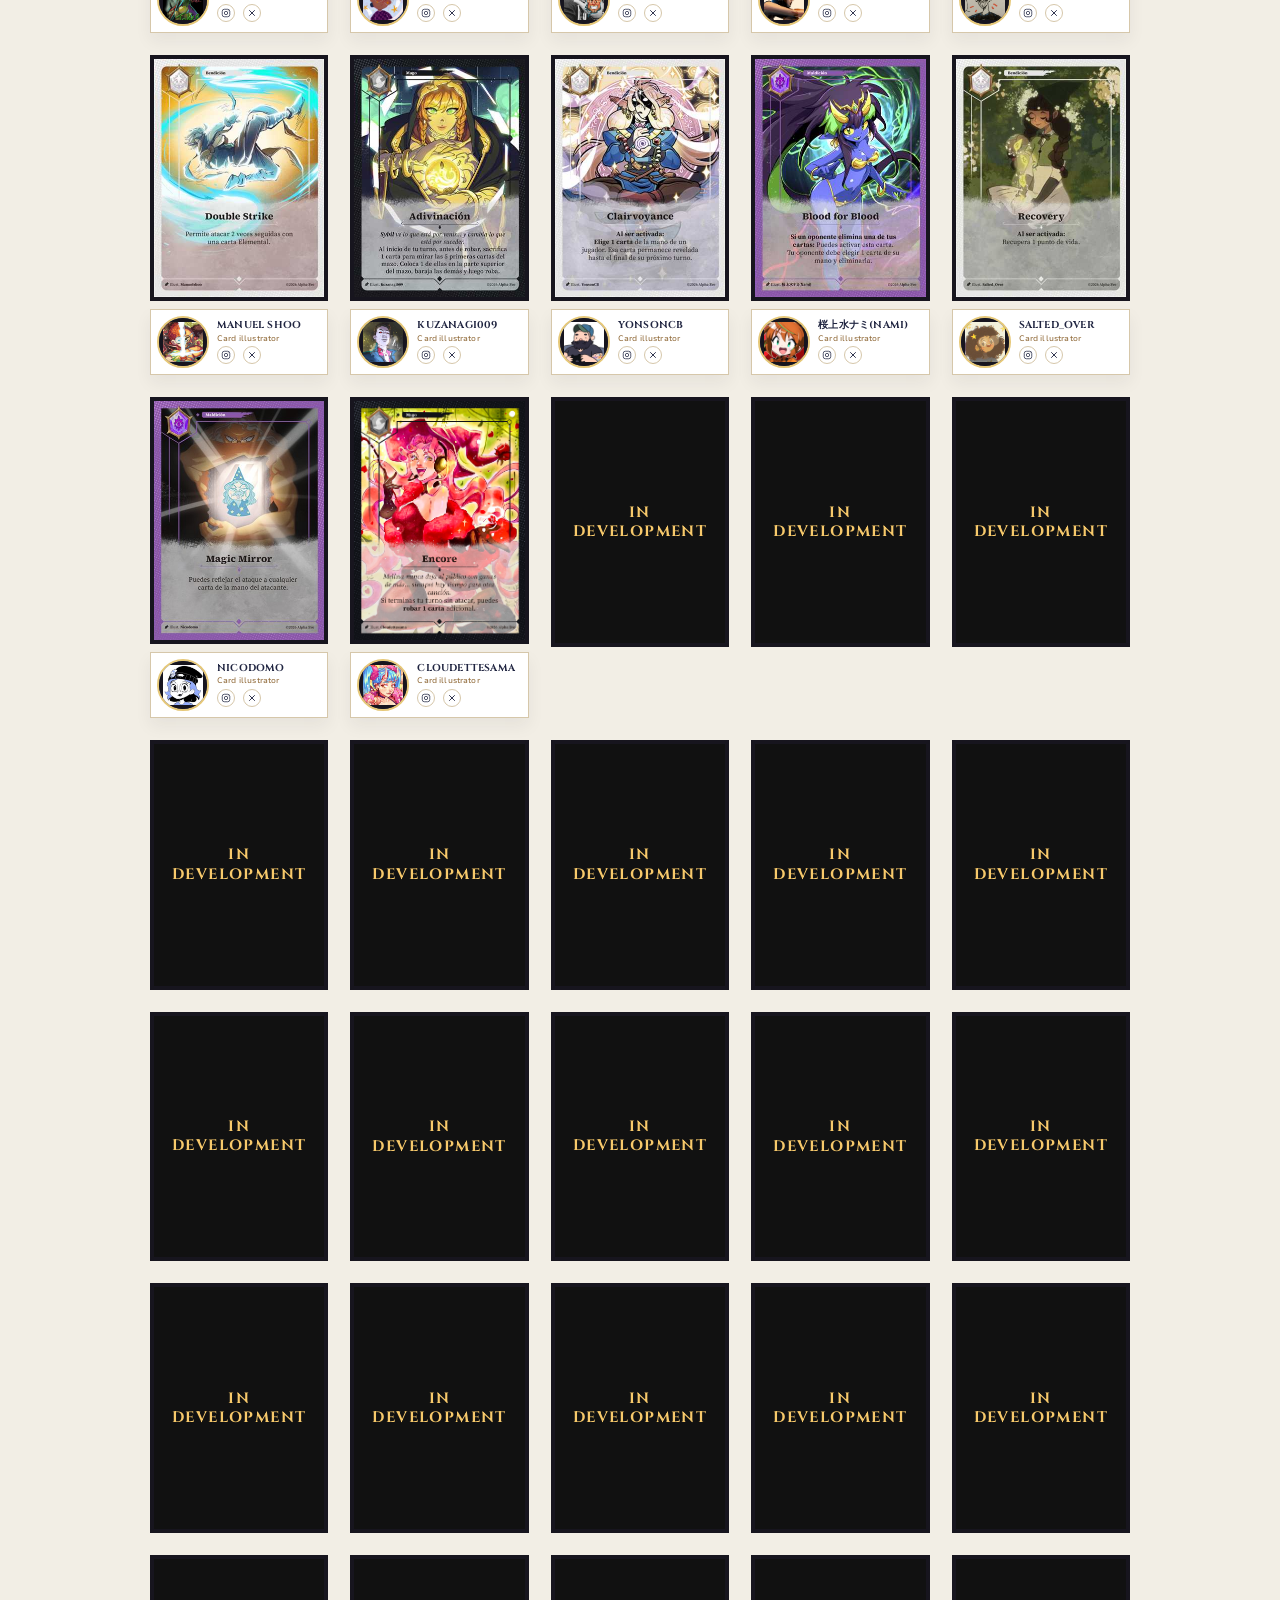
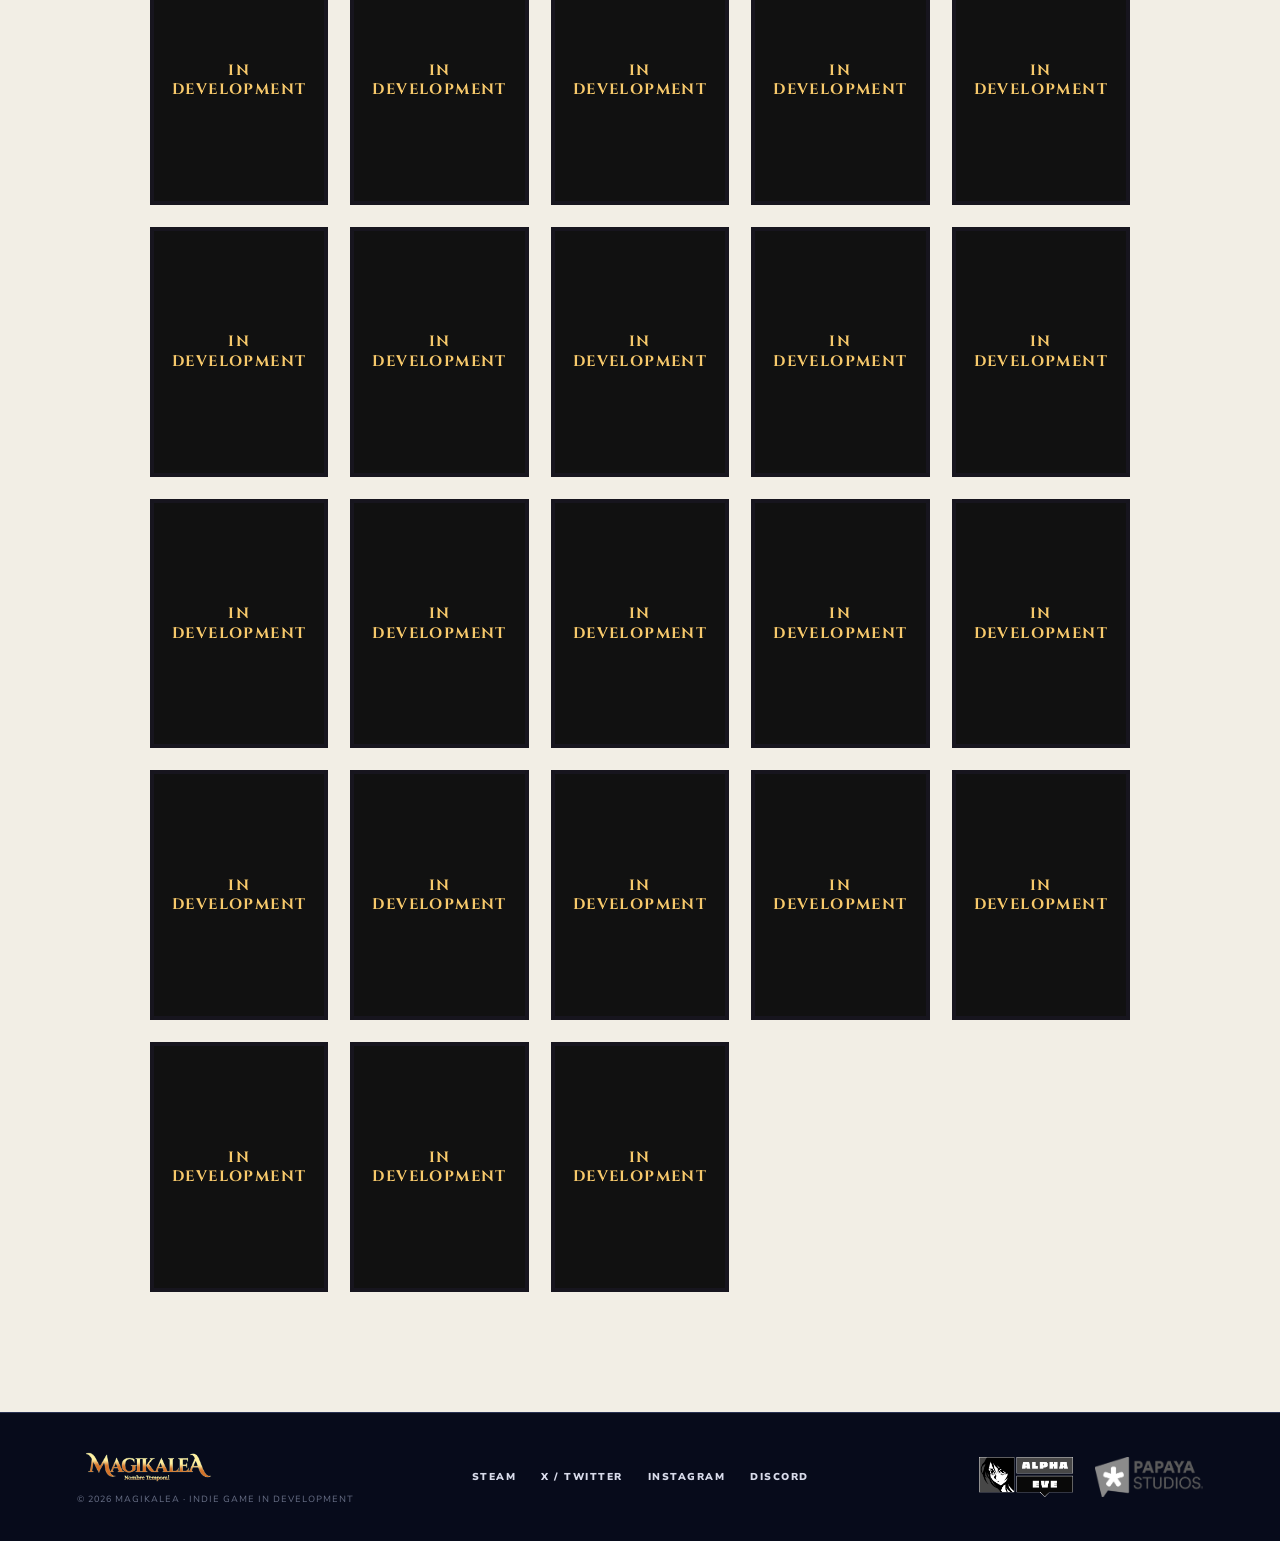
==== commit 333aba97: "Link partner logos and show color on hover" ====
--- a/catalogo.html
+++ b/catalogo.html
@@ -50,8 +50,8 @@
       <a href="TU_LINK_DISCORD">DISCORD</a>
     </div>
     <div class="footer-partners">
-      <img src="assets/alpha eve logo.png" alt="Alpha Eve">
-      <img src="assets/papaya studios logo.png" alt="Papaya Studios">
+      <a href="https://alphaeve.net/" target="_blank" rel="noopener noreferrer"><img src="assets/alpha eve logo.png" alt="Alpha Eve"></a>
+      <a href="https://www.instagram.com/papayastudios/" target="_blank" rel="noopener noreferrer"><img src="assets/papaya studios logo.png" alt="Papaya Studios"></a>
     </div>
   </footer>
 
--- a/styles.css
+++ b/styles.css
@@ -190,7 +190,7 @@
 .community{position:relative;min-height:570px;display:grid;place-items:center;text-align:center;overflow:hidden}.community-bg{position:absolute;inset:0;background:url("assets/Fondo_Inicio.jpg") center 42%/cover no-repeat}.community:after{content:"";position:absolute;inset:0;background:radial-gradient(ellipse at 50% 46%,rgba(8,16,42,.58),rgba(8,16,42,.16) 46%,rgba(8,16,42,.38))}
 .community-inner{position:relative;z-index:2;max-width:860px;padding:90px 20px}.community h2{margin-top:0;text-transform:uppercase;text-shadow:0 3px 18px rgba(8,16,42,.85)}.community p{max-width:640px;margin:0 auto;font-size:17px;text-shadow:0 2px 14px rgba(8,16,42,.9)}.community-lead{margin-bottom:6px}.community-body{margin-bottom:8px}.tester-kicker{margin:34px auto 0;font-size:11px;letter-spacing:3px;font-weight:900;color:var(--gold);text-shadow:0 2px 14px rgba(8,16,42,.9)}.tester-list{display:grid;grid-template-columns:repeat(3,minmax(0,1fr));gap:16px 28px;list-style:none;margin:18px auto 0;padding:0;max-width:720px}.tester-list li{font-family:Cinzel,serif;font-size:16px;letter-spacing:.4px;color:#fff4d7;text-shadow:0 2px 12px rgba(8,16,42,.9)}.tester-cta{display:inline-block;margin:36px auto 0;padding:12px 20px;border:1px solid rgba(247,201,107,.65);background:rgba(16,23,54,.72);color:var(--gold);font-family:Cinzel,serif;font-size:13px;font-weight:700;letter-spacing:2.2px;text-shadow:0 2px 14px rgba(8,16,42,.9);box-shadow:0 4px 18px rgba(0,0,0,.3)}.tester-cta:hover{color:#21172a;background:linear-gradient(#ffe29a,#e8ad4d);border-color:#e8ad4d}.big{min-width:235px}
 
-footer{background:#070b1b;border-top:1px solid #293252;padding:36px 6vw;display:grid;grid-template-columns:1fr auto 1fr;align-items:center;gap:30px}.footer-brand img{width:140px;display:block}.footer-links{display:flex;gap:25px;font-size:10px;letter-spacing:1.5px;font-weight:900;color:#d8dbea}.copyright{display:block;margin-top:8px;color:#666d84;font-size:9px;letter-spacing:1px}.footer-partners{display:flex;justify-content:flex-end;align-items:center;gap:22px}.footer-partners img{height:40px;width:auto;display:block}
+footer{background:#070b1b;border-top:1px solid #293252;padding:36px 6vw;display:grid;grid-template-columns:1fr auto 1fr;align-items:center;gap:30px}.footer-brand img{width:140px;display:block}.footer-links{display:flex;gap:25px;font-size:10px;letter-spacing:1.5px;font-weight:900;color:#d8dbea}.copyright{display:block;margin-top:8px;color:#666d84;font-size:9px;letter-spacing:1px}.footer-partners{display:flex;justify-content:flex-end;align-items:center;gap:22px}.footer-partners img{height:40px;width:auto;display:block;filter:grayscale(1);transition:filter .2s ease}.footer-partners a:hover img,.footer-partners a:focus-visible img{filter:grayscale(0)}.footer-partners a:focus-visible{outline:2px solid var(--gold);outline-offset:6px}
 
 @media(max-width:900px){
   .nav-links{display:none}.nav{height:70px}.nav-cta{font-size:9px;margin-right:70px}
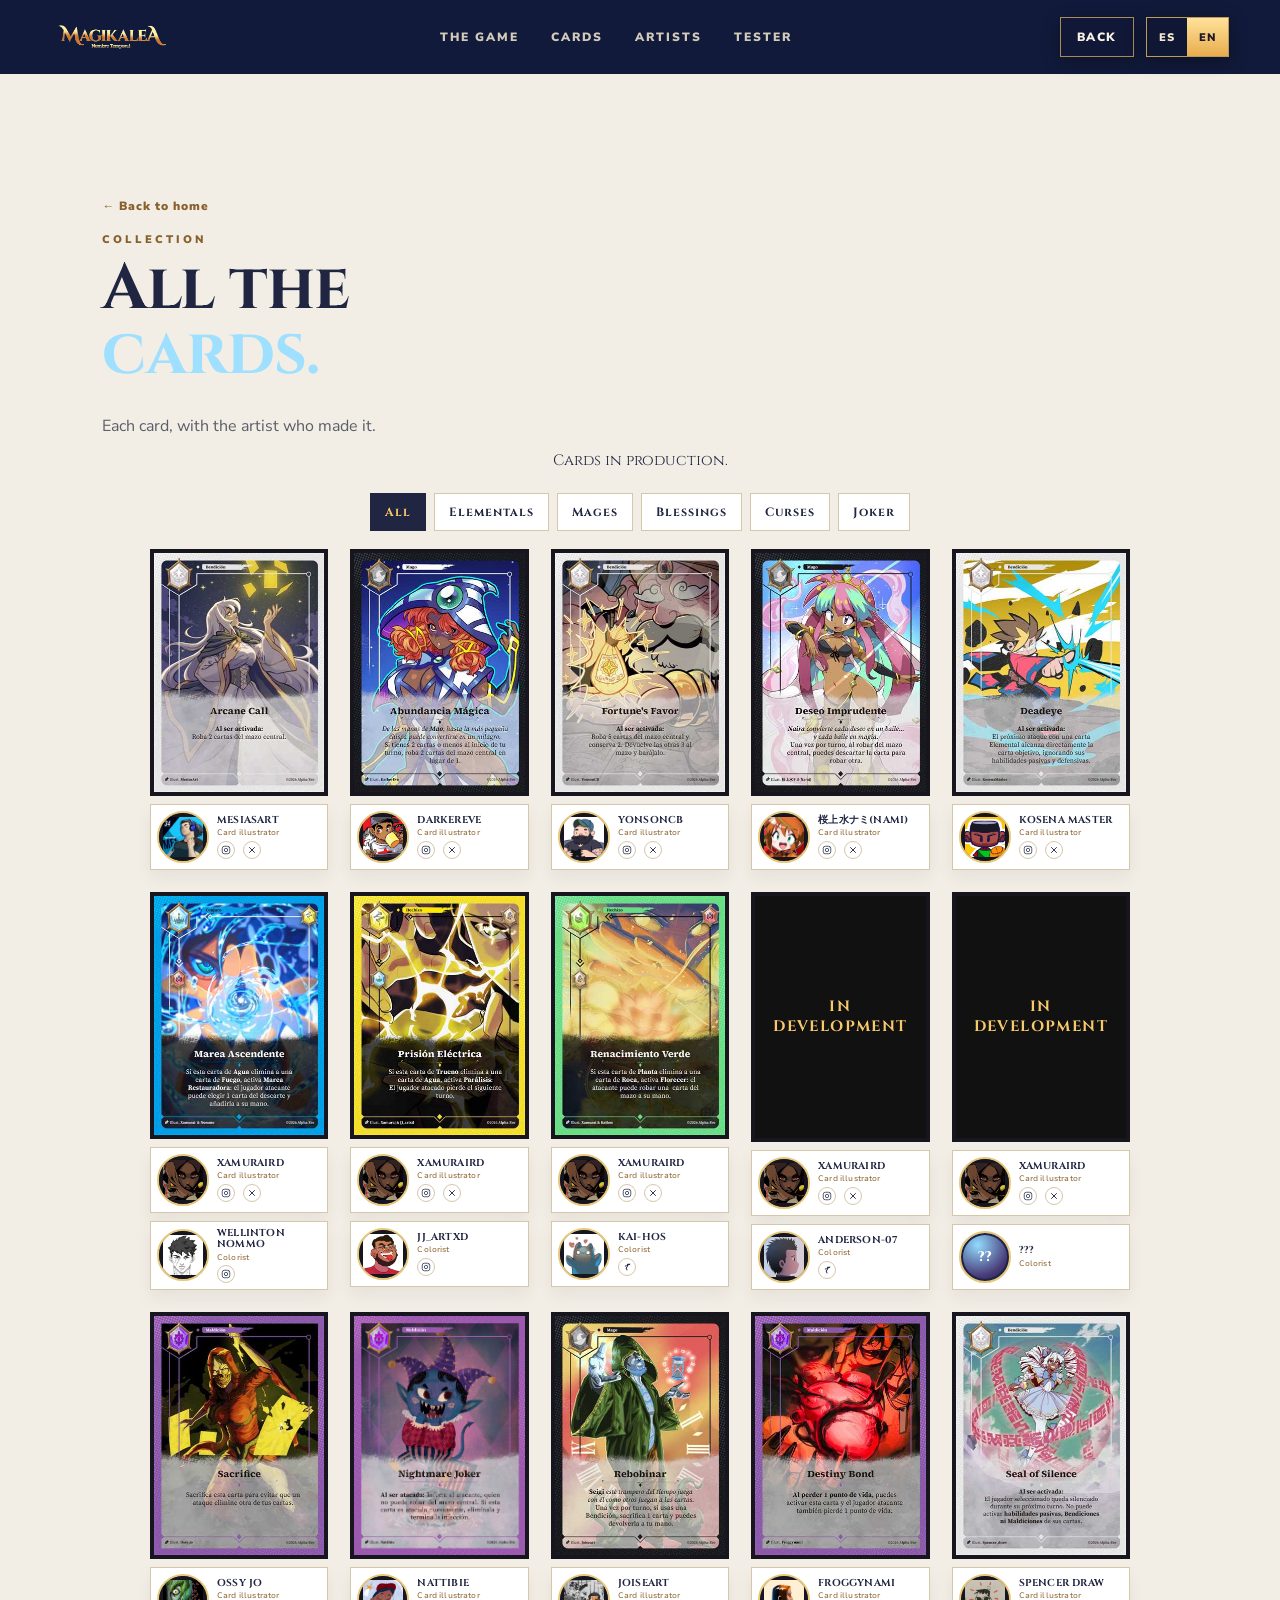
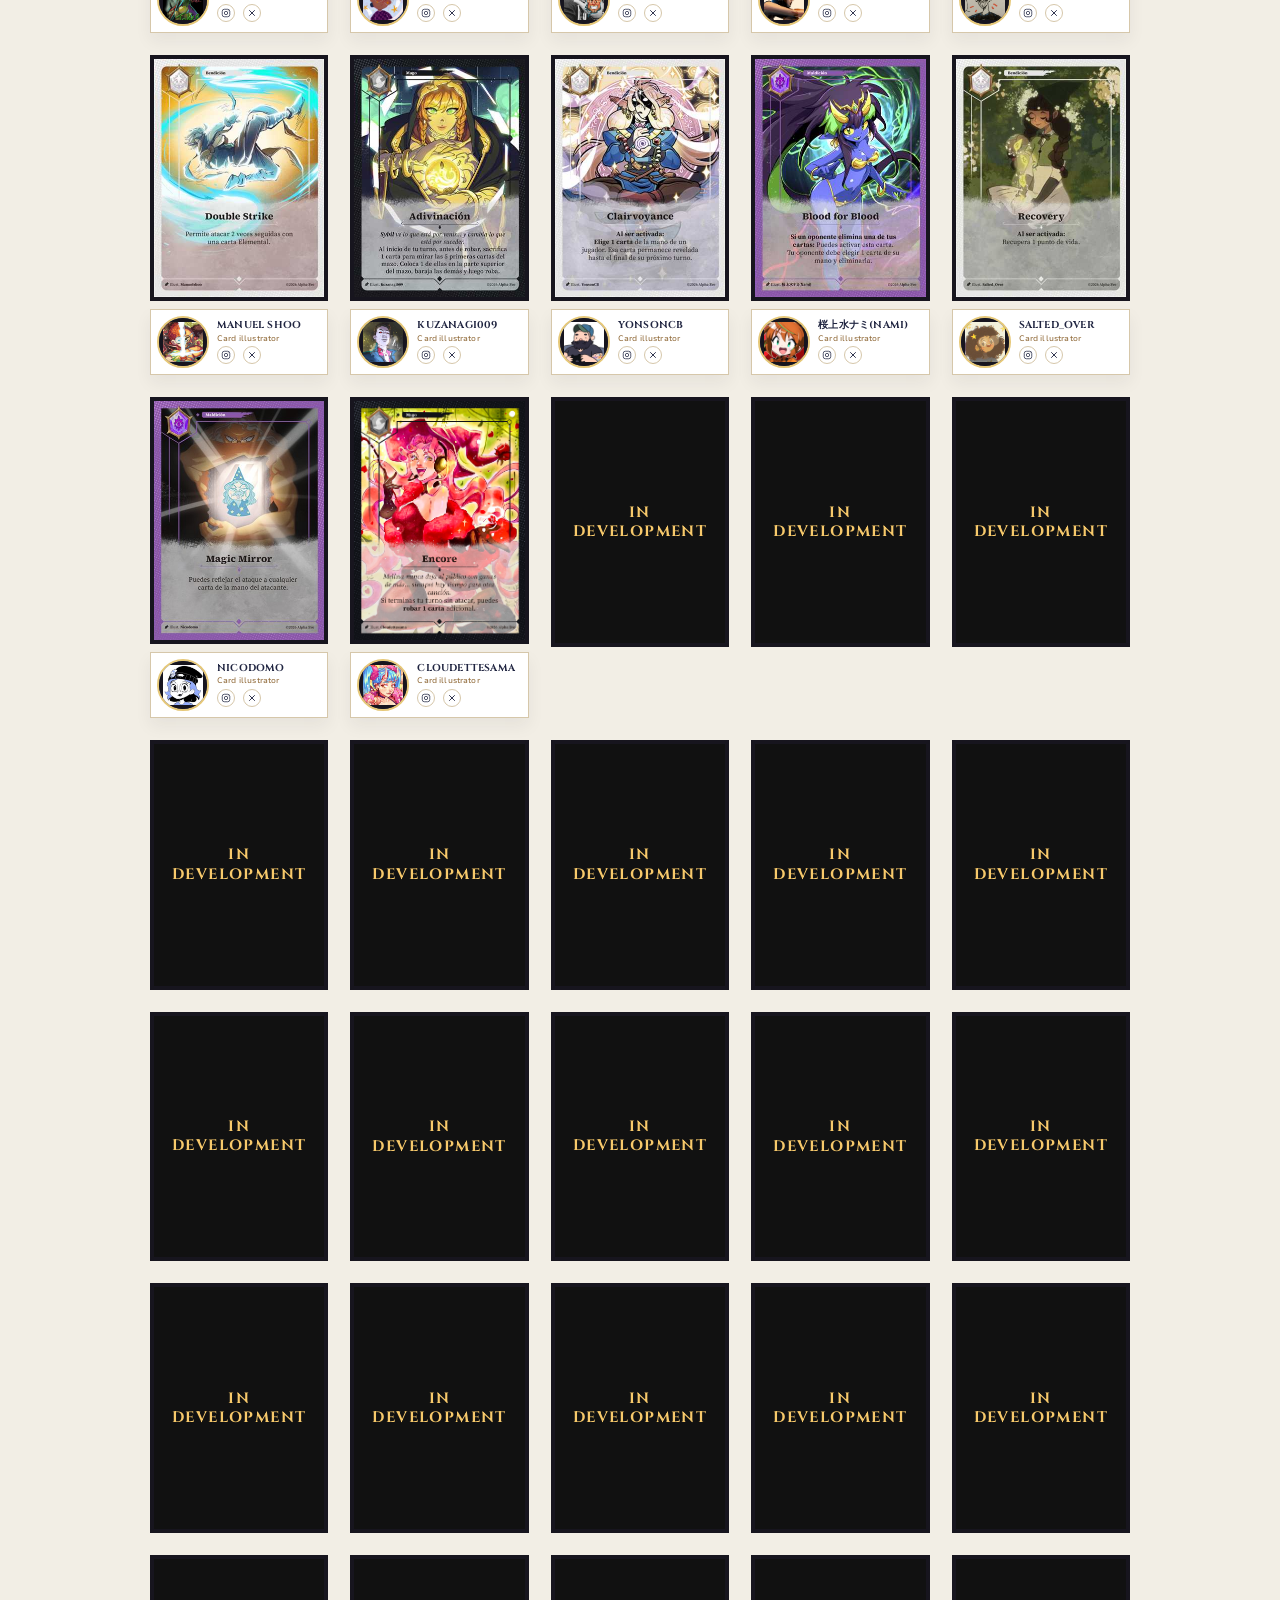
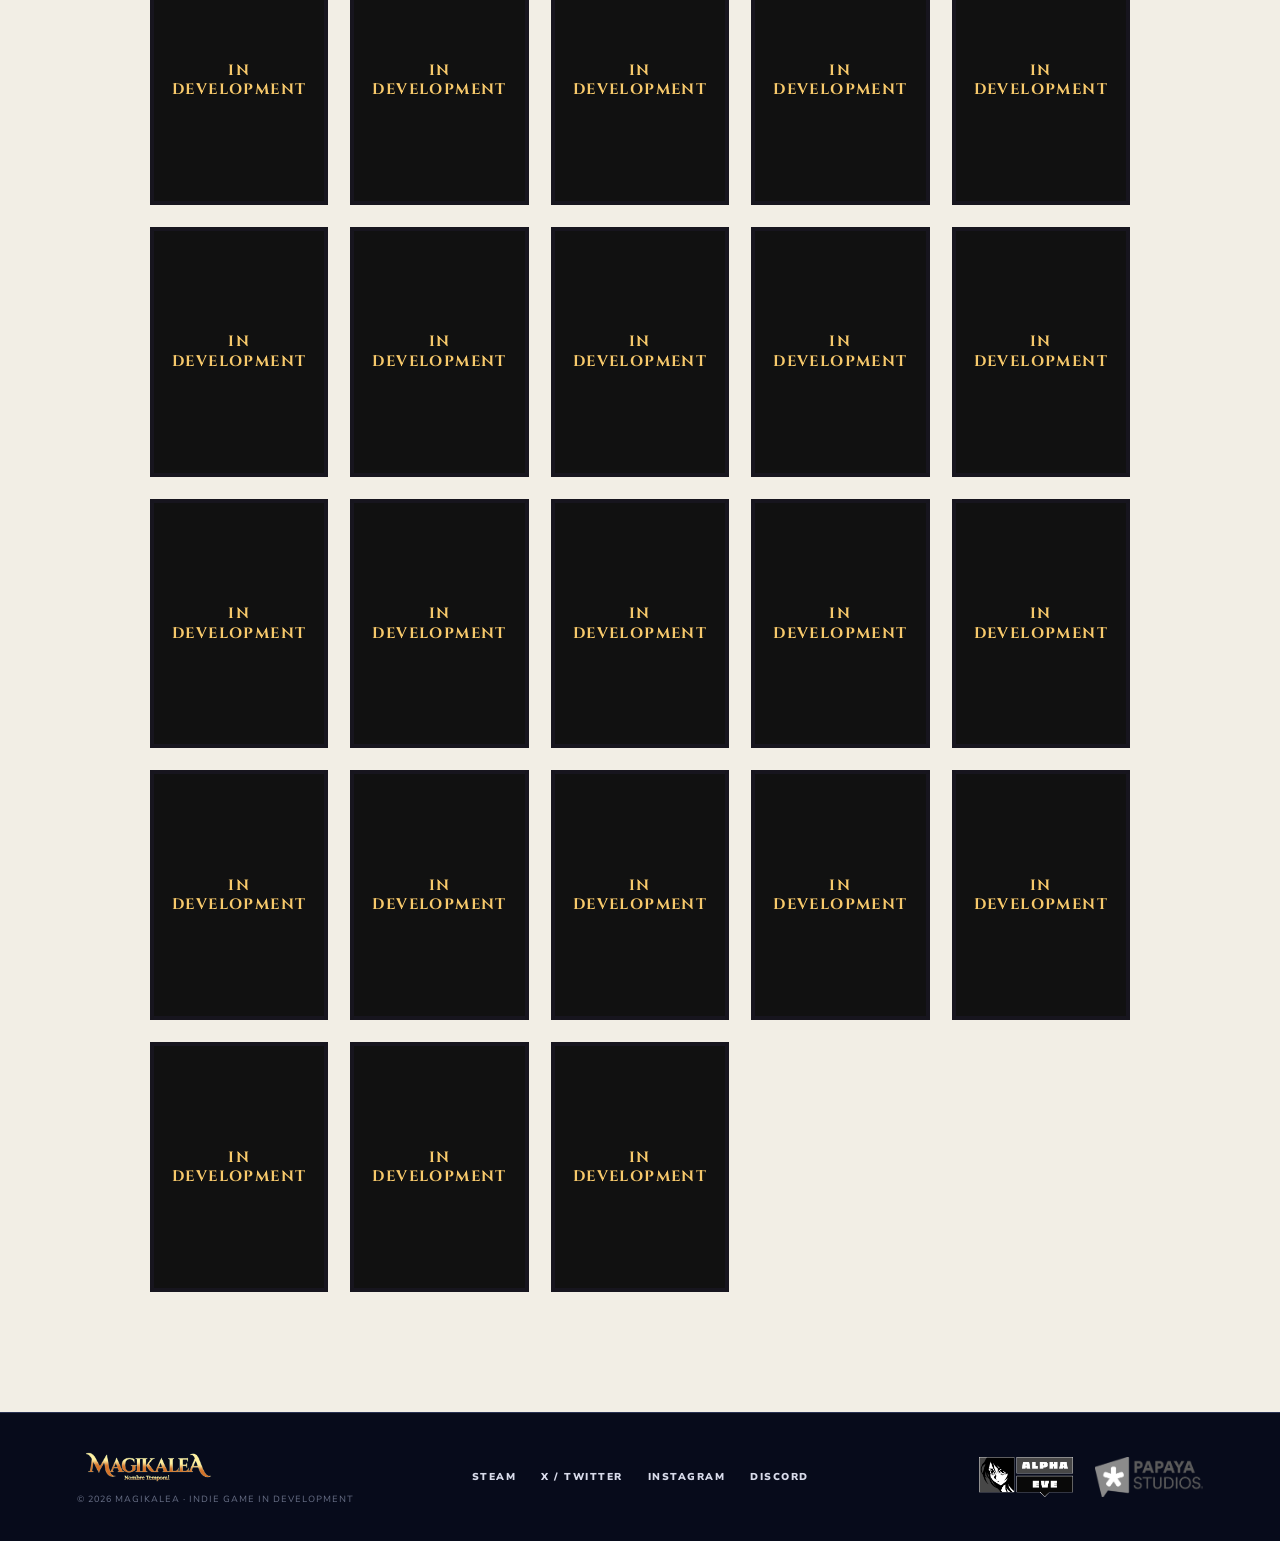
==== commit 7279f826: "Align catalog back button and language selector" ====
--- a/catalogo.html
+++ b/catalogo.html
@@ -23,7 +23,9 @@
       <a href="index.html#artists" data-i18n="nav.artists">ARTISTAS</a>
       <a href="index.html#community" data-i18n="nav.tester">TESTER</a>
     </nav>
-    <a class="nav-cta" href="index.html" data-i18n="nav.back">VOLVER</a>
+    <div class="nav-actions">
+      <a class="nav-cta" href="index.html" data-i18n="nav.back">VOLVER</a>
+    </div>
   </header>
 
   <main>
--- a/styles.css
+++ b/styles.css
@@ -161,6 +161,10 @@
 .flip-card-art{width:100%;flex:1;min-height:0;object-fit:contain;background:#0d1020;-webkit-user-drag:none;user-select:none}
 .catalog-page{background:#f2eee5}
 .catalog-page .nav{position:sticky;top:0;height:74px;background:#111a3b;z-index:20}
+.catalog-page .nav-actions{display:flex;align-items:center;gap:12px;flex-shrink:0}
+.catalog-page .nav-cta{margin-right:0;display:flex;align-items:center;height:40px;white-space:nowrap}
+.catalog-page .lang-switch{position:static;height:40px}
+.catalog-page .lang-switch button{padding-top:0;padding-bottom:0}
 .catalog-page #artistas,.catalog-page #cartas{scroll-margin-top:86px}
 .catalog{background:#f2eee5;color:#1d2240}
 .catalog .section-kicker{color:#87602d}
@@ -193,6 +197,7 @@
 footer{background:#070b1b;border-top:1px solid #293252;padding:36px 6vw;display:grid;grid-template-columns:1fr auto 1fr;align-items:center;gap:30px}.footer-brand img{width:140px;display:block}.footer-links{display:flex;gap:25px;font-size:10px;letter-spacing:1.5px;font-weight:900;color:#d8dbea}.copyright{display:block;margin-top:8px;color:#666d84;font-size:9px;letter-spacing:1px}.footer-partners{display:flex;justify-content:flex-end;align-items:center;gap:22px}.footer-partners img{height:40px;width:auto;display:block;filter:grayscale(1);transition:filter .2s ease}.footer-partners a:hover img,.footer-partners a:focus-visible img{filter:grayscale(0)}.footer-partners a:focus-visible{outline:2px solid var(--gold);outline-offset:6px}
 
 @media(max-width:900px){
+  .catalog-page .nav-actions{gap:8px}.catalog-page .nav-cta,.catalog-page .lang-switch{height:36px}
   .nav-links{display:none}.nav{height:70px}.nav-cta{font-size:9px;margin-right:70px}
   .lang-switch{top:16px}.lang-switch button{padding:9px 9px;font-size:10px}
   .hero{min-height:860px;padding-top:100px}.hero-content{margin-top:-120px}.hero-card{width:280px;right:50%;transform:translateX(50%) rotate(2deg);bottom:25px}.hero-copy{font-size:15px}.hero-copy strong{font-size:16px}
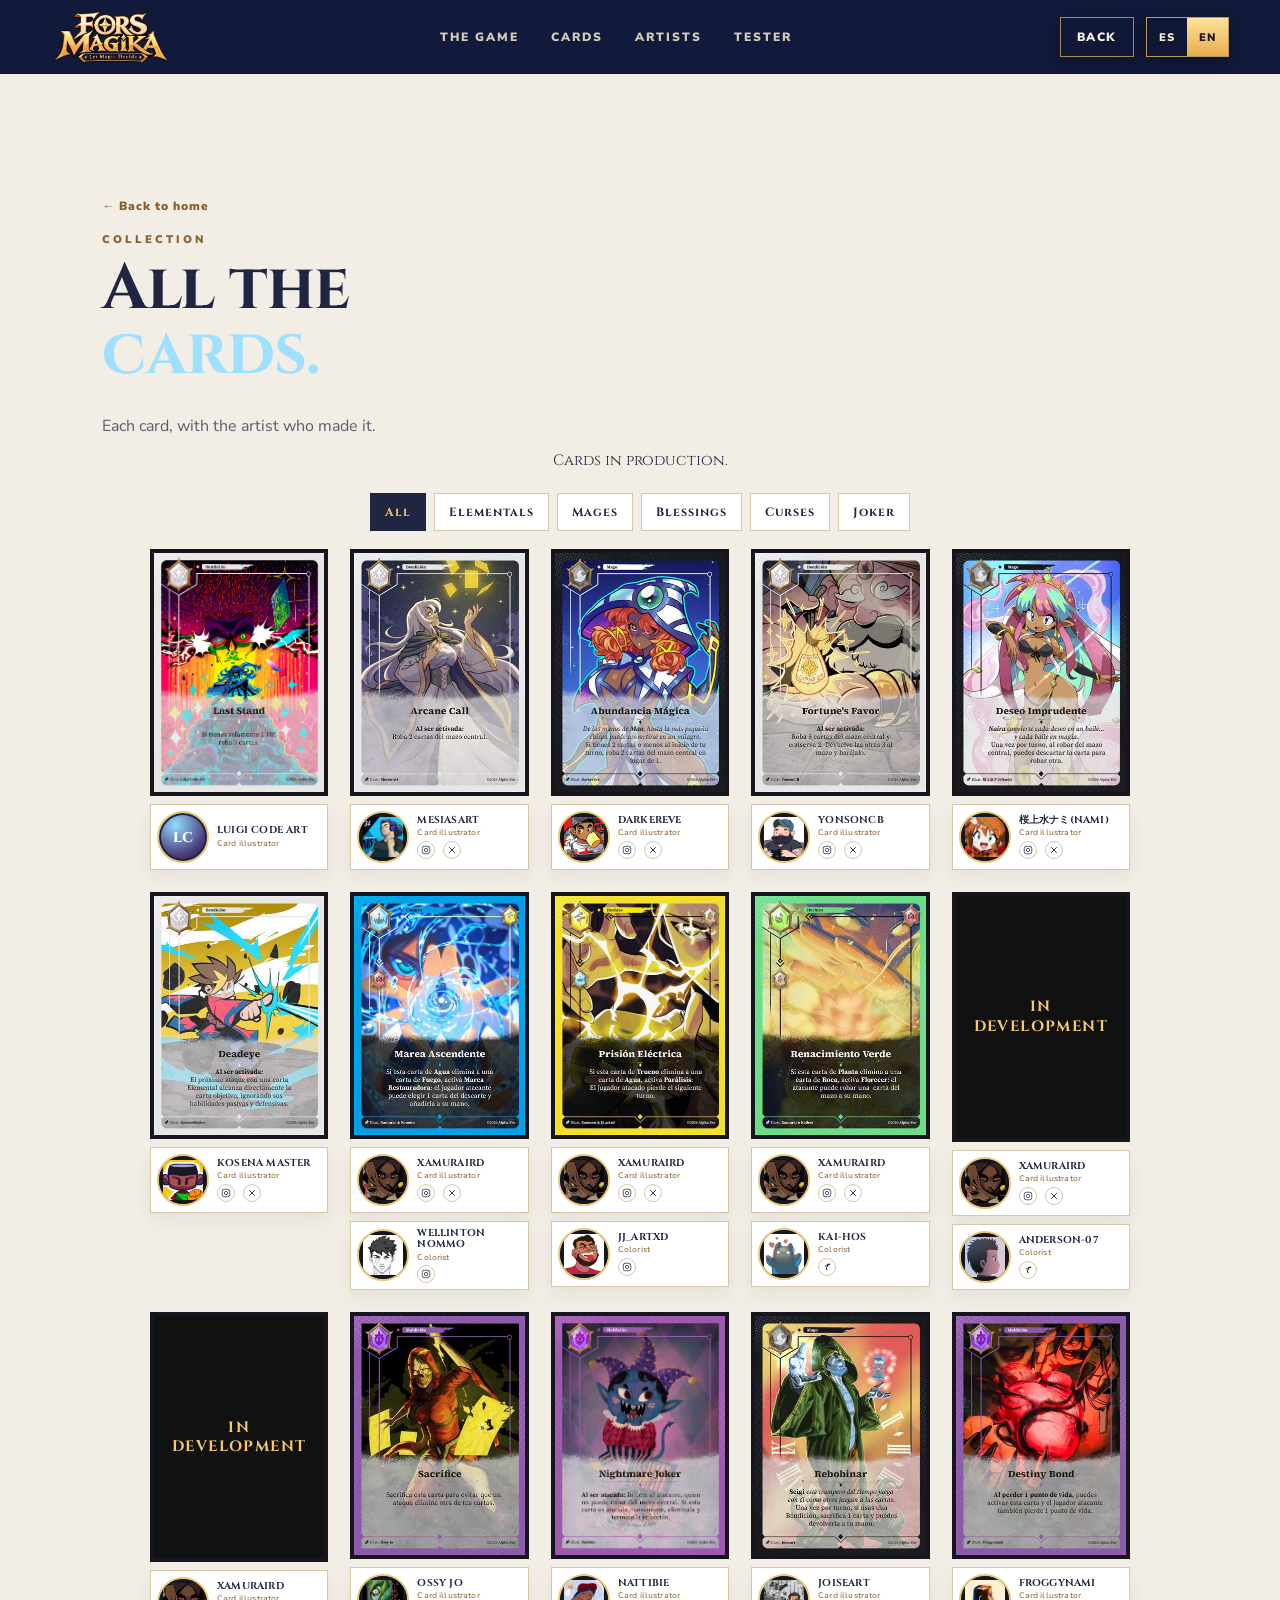
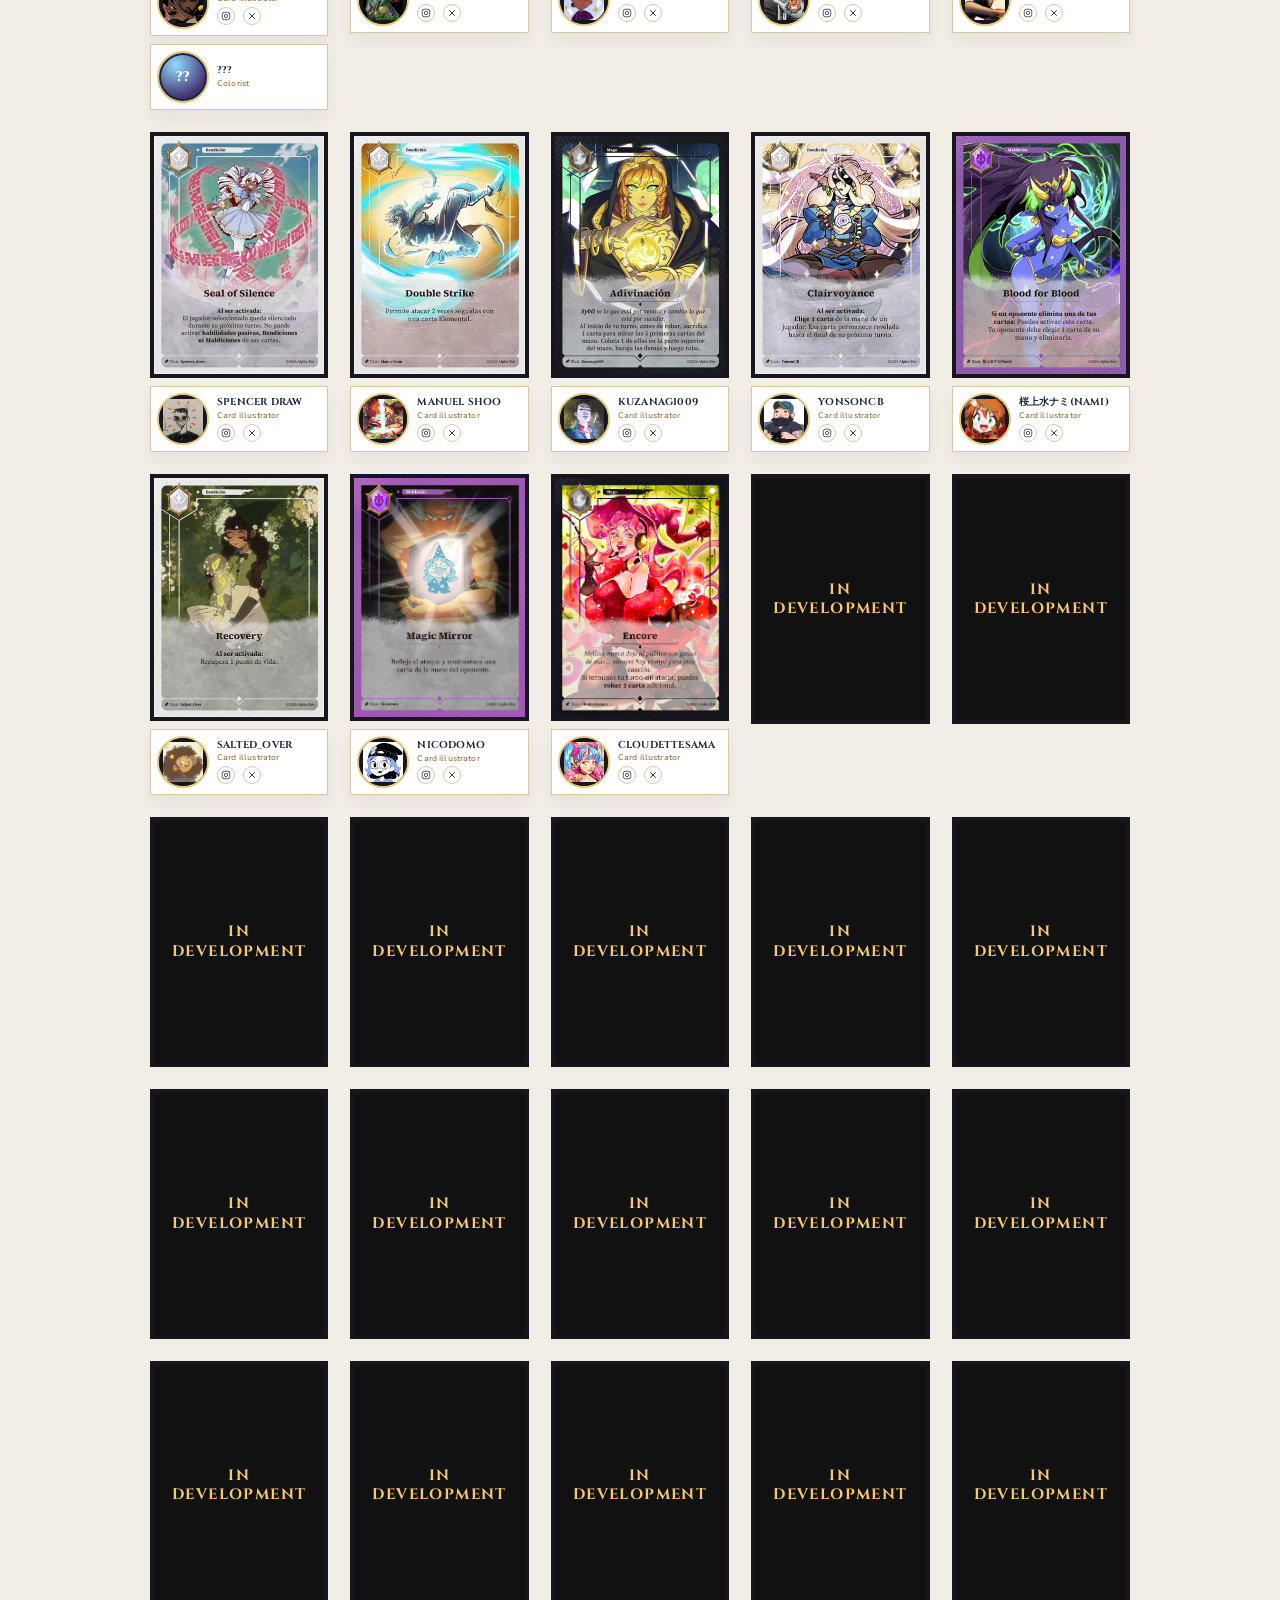
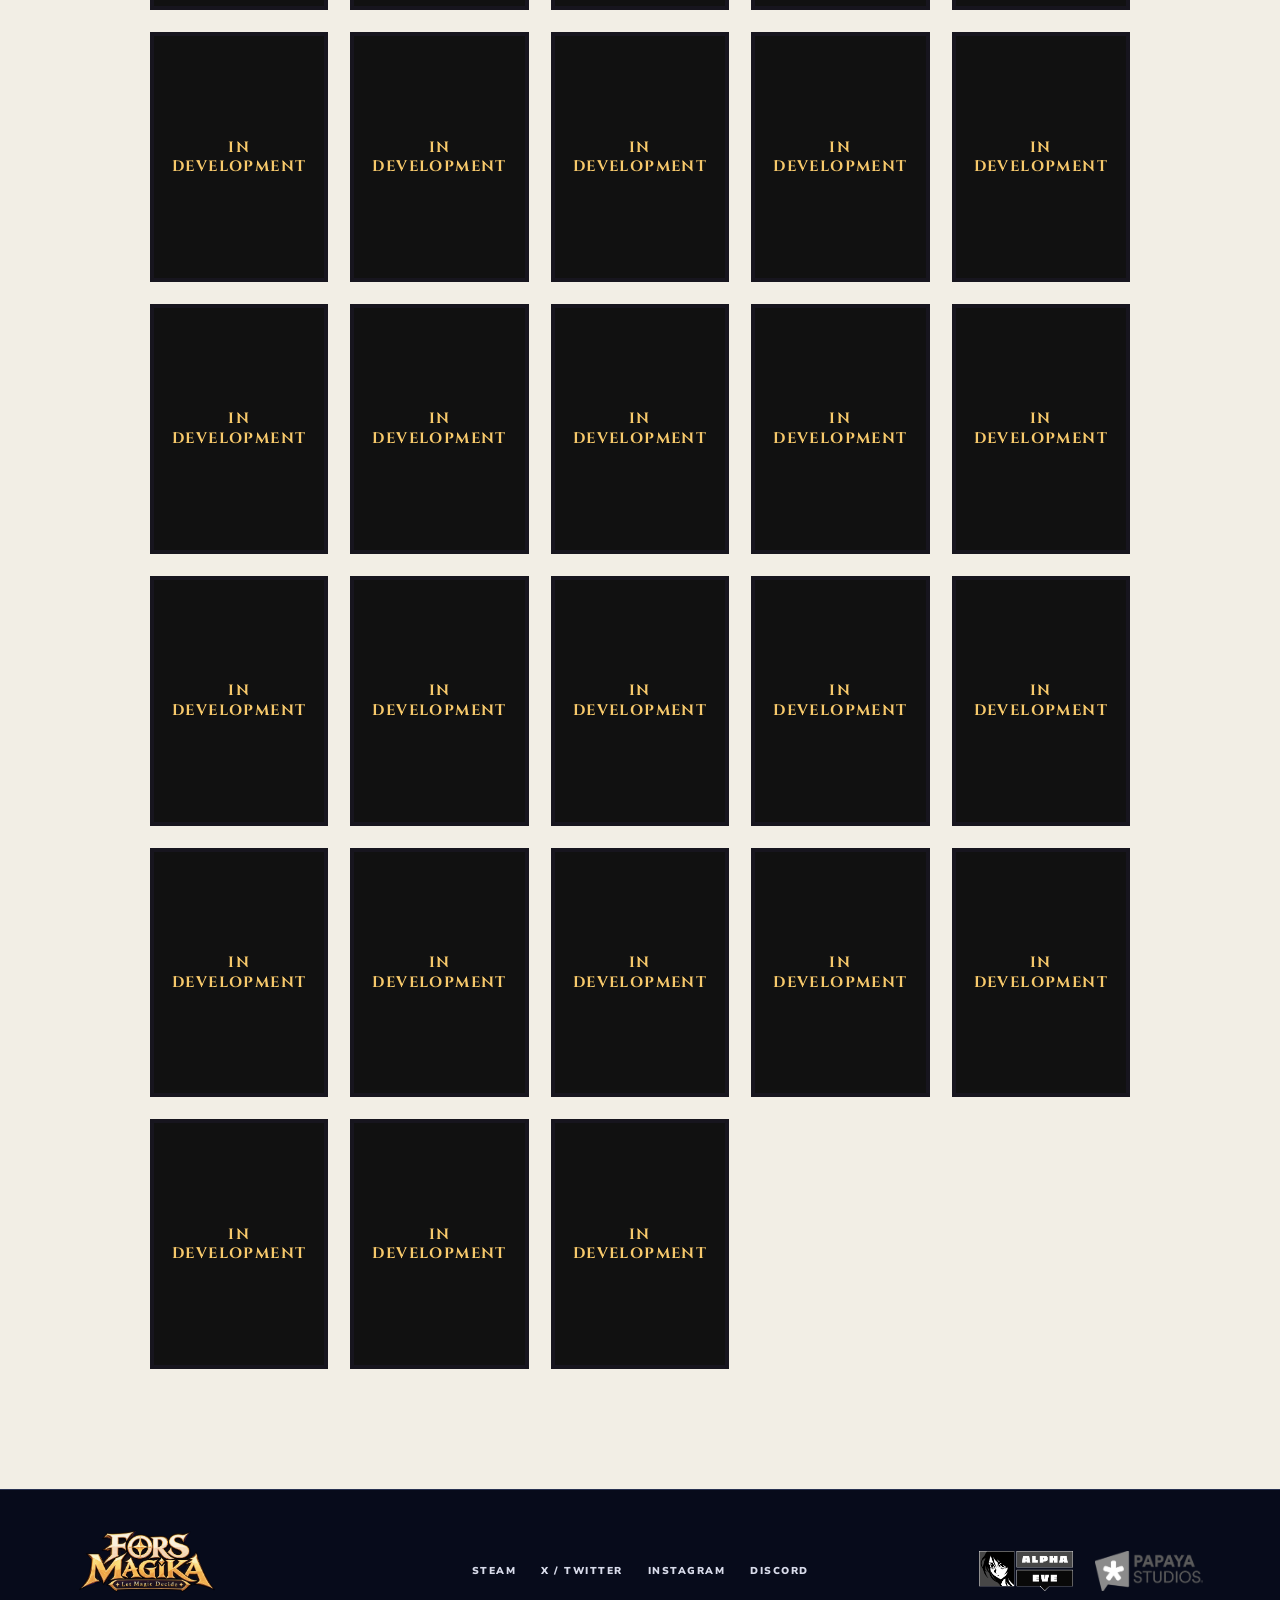
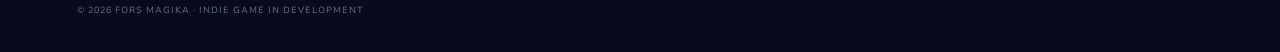
==== commit 30193853: "Rename game to Fors Magika and update logo and cards" ====
--- a/catalogo.html
+++ b/catalogo.html
@@ -3,14 +3,14 @@
 <head>
   <meta charset="utf-8">
   <meta name="viewport" content="width=device-width,initial-scale=1">
-  <title data-i18n="meta.catalogTitle">Catálogo — MAGIKALEA</title>
-  <meta name="description" data-i18n-content="meta.catalogDesc" content="Artistas y cartas de Magikalea.">
+  <title data-i18n="meta.catalogTitle">Catálogo — FORS MAGIKA</title>
+  <meta name="description" data-i18n-content="meta.catalogDesc" content="Artistas y cartas de Fors Magika.">
   <link rel="stylesheet" href="styles.css">
 </head>
 <body class="catalog-page">
   <header class="nav">
-    <a class="brand" href="index.html" aria-label="Magikalea">
-      <img src="assets/logo.png" alt="Magikalea">
+    <a class="brand" href="index.html" aria-label="Fors Magika">
+      <img src="assets/logo.png" alt="Fors Magika">
     </a>
     <nav class="nav-links">
       <a href="index.html#game" data-i18n="nav.game">EL JUEGO</a>
@@ -42,8 +42,8 @@
 
   <footer>
     <div class="footer-brand">
-      <a href="index.html"><img src="assets/logo.png" alt="Magikalea"></a>
-      <span class="copyright">© 2026 MAGIKALEA · INDIE GAME IN DEVELOPMENT</span>
+      <a href="index.html"><img src="assets/logo.png" alt="Fors Magika"></a>
+      <span class="copyright">© 2026 FORS MAGIKA · INDIE GAME IN DEVELOPMENT</span>
     </div>
     <div class="footer-links">
       <a href="TU_LINK_STEAM">STEAM</a>
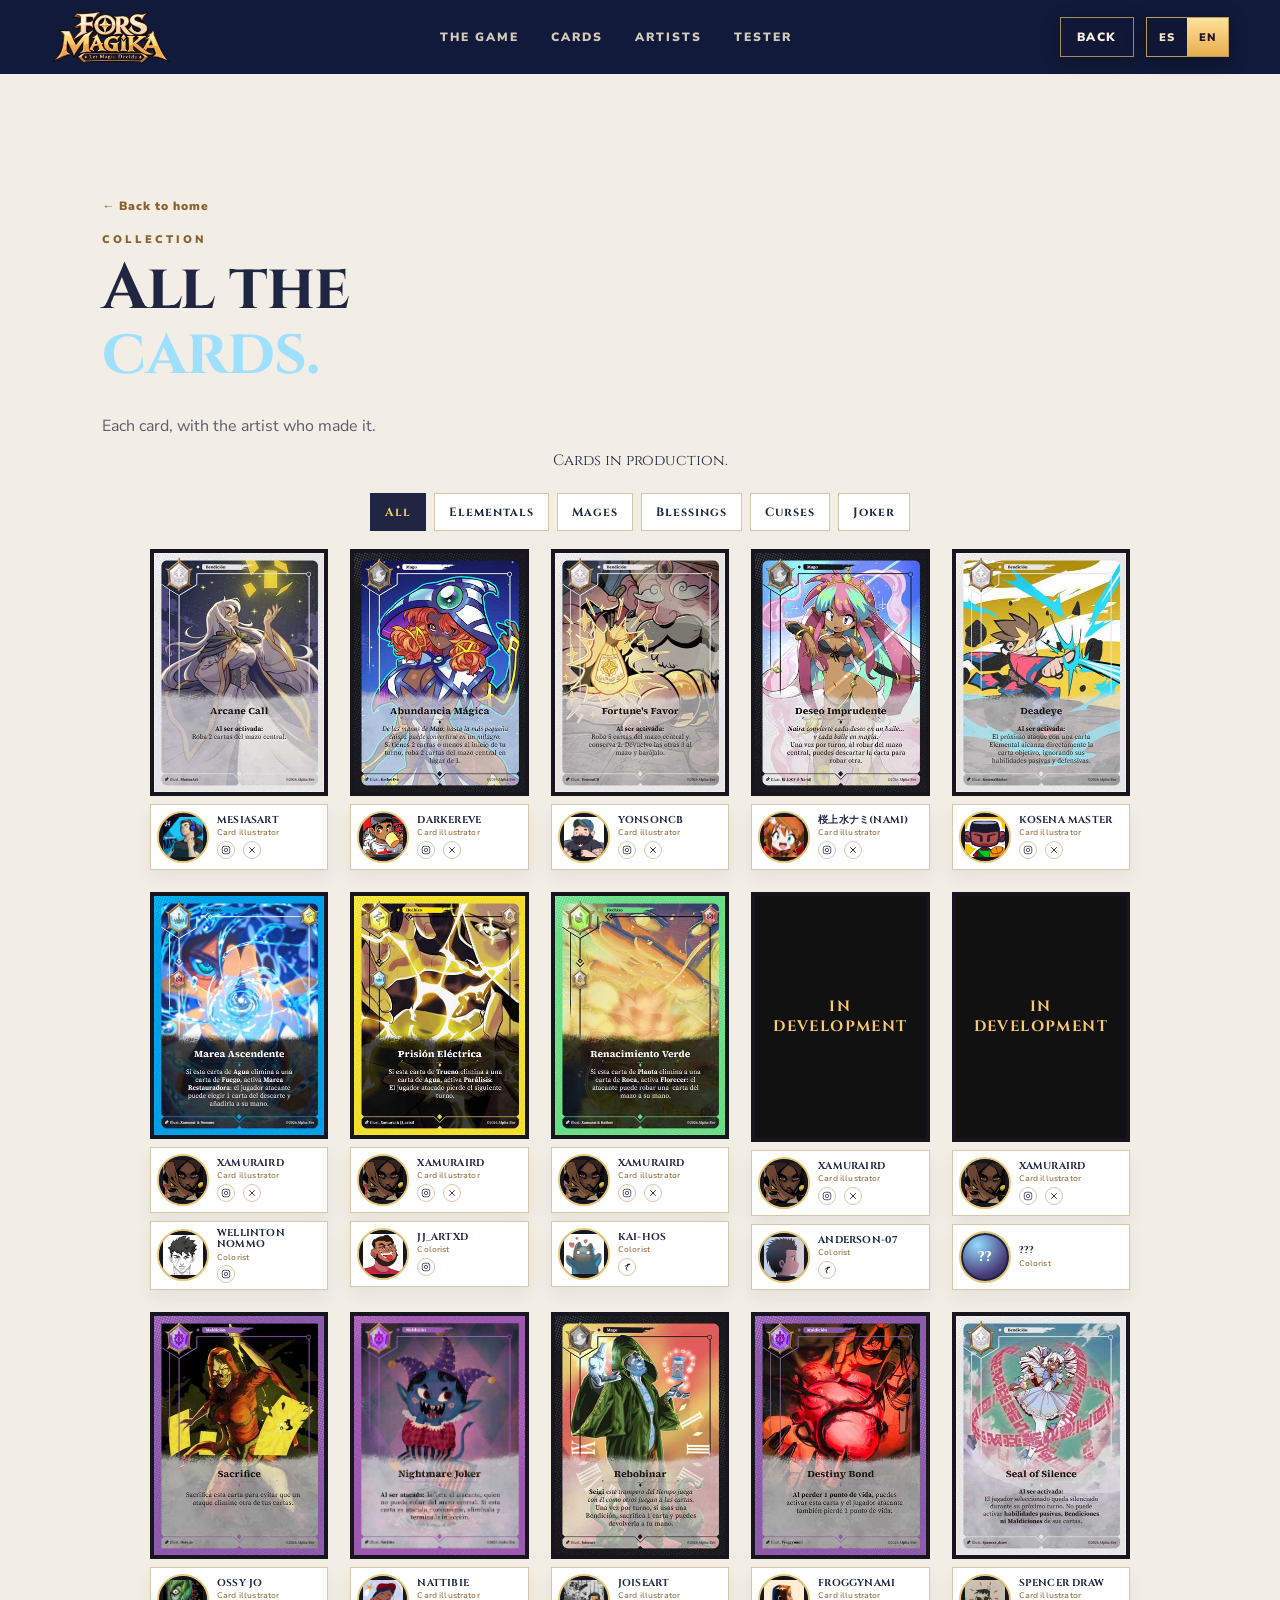
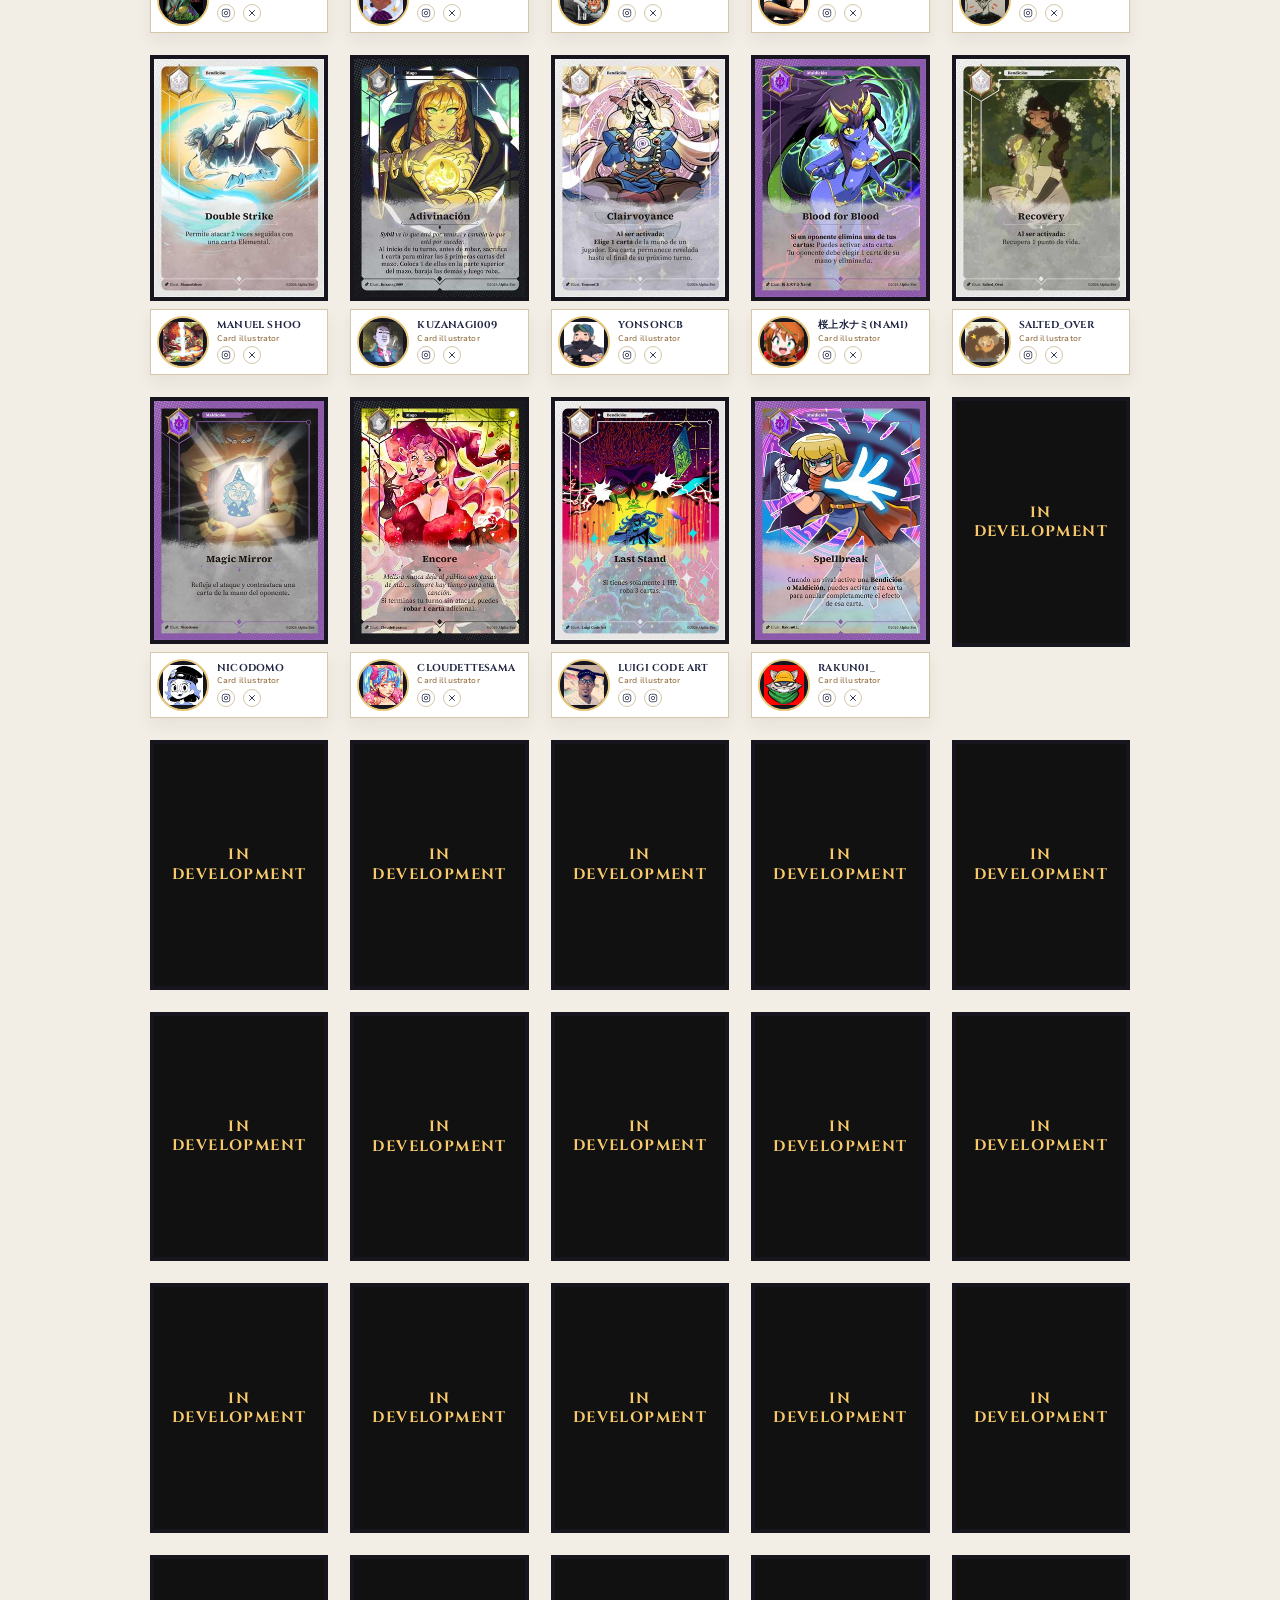
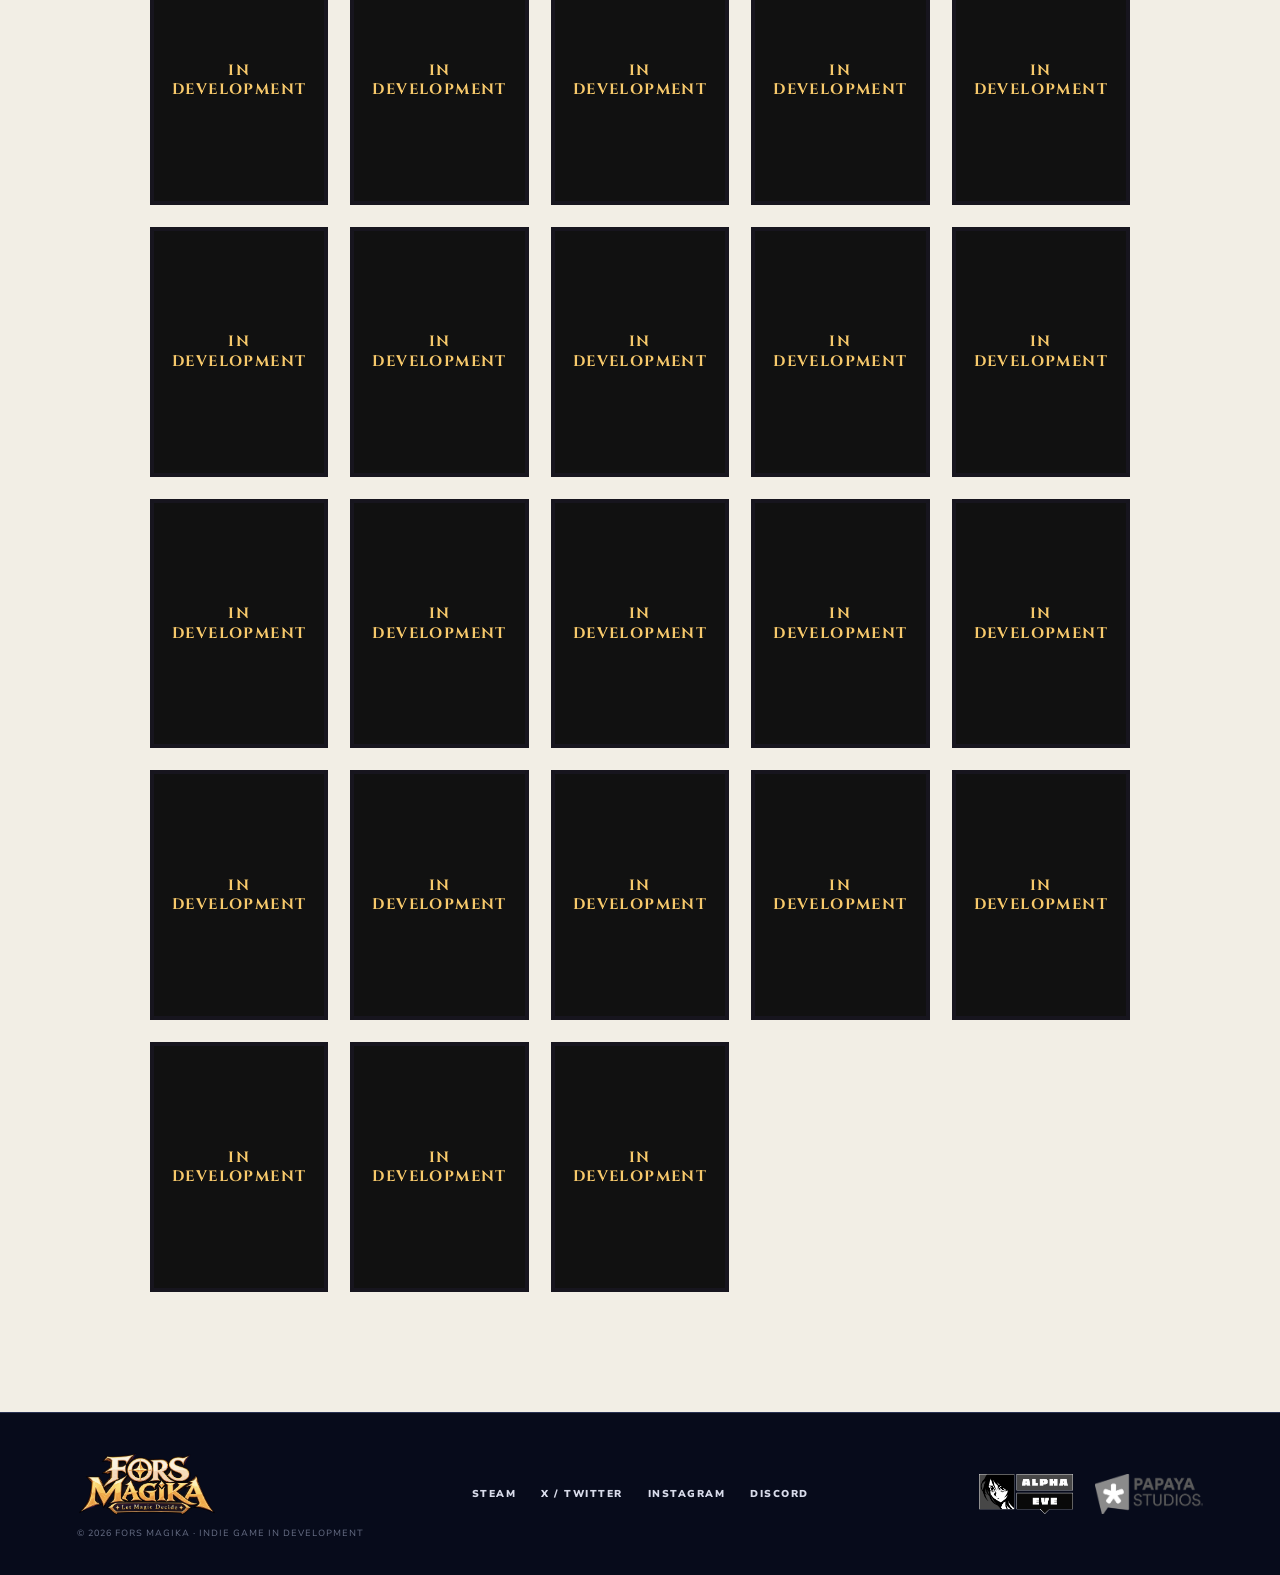
==== commit e0194552: "Point demo and Steam links to Fors Magika store page" ====
--- a/catalogo.html
+++ b/catalogo.html
@@ -46,7 +46,7 @@
       <span class="copyright">© 2026 FORS MAGIKA · INDIE GAME IN DEVELOPMENT</span>
     </div>
     <div class="footer-links">
-      <a href="TU_LINK_STEAM">STEAM</a>
+      <a href="https://store.steampowered.com/app/5470570/Fors_Magika">STEAM</a>
       <a href="https://x.com/magikaleatcg" target="_blank" rel="noreferrer">X / TWITTER</a>
       <a href="https://www.instagram.com/magikalea.tcg/" target="_blank" rel="noreferrer">INSTAGRAM</a>
       <a href="TU_LINK_DISCORD">DISCORD</a>
--- a/styles.css
+++ b/styles.css
@@ -217,3 +217,12 @@
   .flip-card{width:156px;height:276px}
   .artist-card h3{font-size:20px}
 }
+
+[data-card-preview]{cursor:zoom-in}
+[data-card-preview]:focus-visible{outline:3px solid var(--gold);outline-offset:4px}
+body.card-preview-open{overflow:hidden}
+.card-preview{width:100vw;max-width:100vw;height:100dvh;max-height:100dvh;margin:0;padding:70px 20px 20px;border:0;background:transparent;color:#fff4d7;overflow:hidden}
+.card-preview::backdrop{background:rgba(0,0,0,.88)}
+.card-preview[open]{display:flex;align-items:center;justify-content:center}
+.card-preview-close{position:absolute;top:16px;right:20px;padding:10px 16px;border:1px solid var(--gold);border-radius:24px;background:rgba(8,13,32,.85);color:#fff4d7;cursor:pointer;font:inherit;z-index:1}
+.card-preview>img{display:block;width:auto;height:auto;max-width:100%;max-height:100%;object-fit:contain}
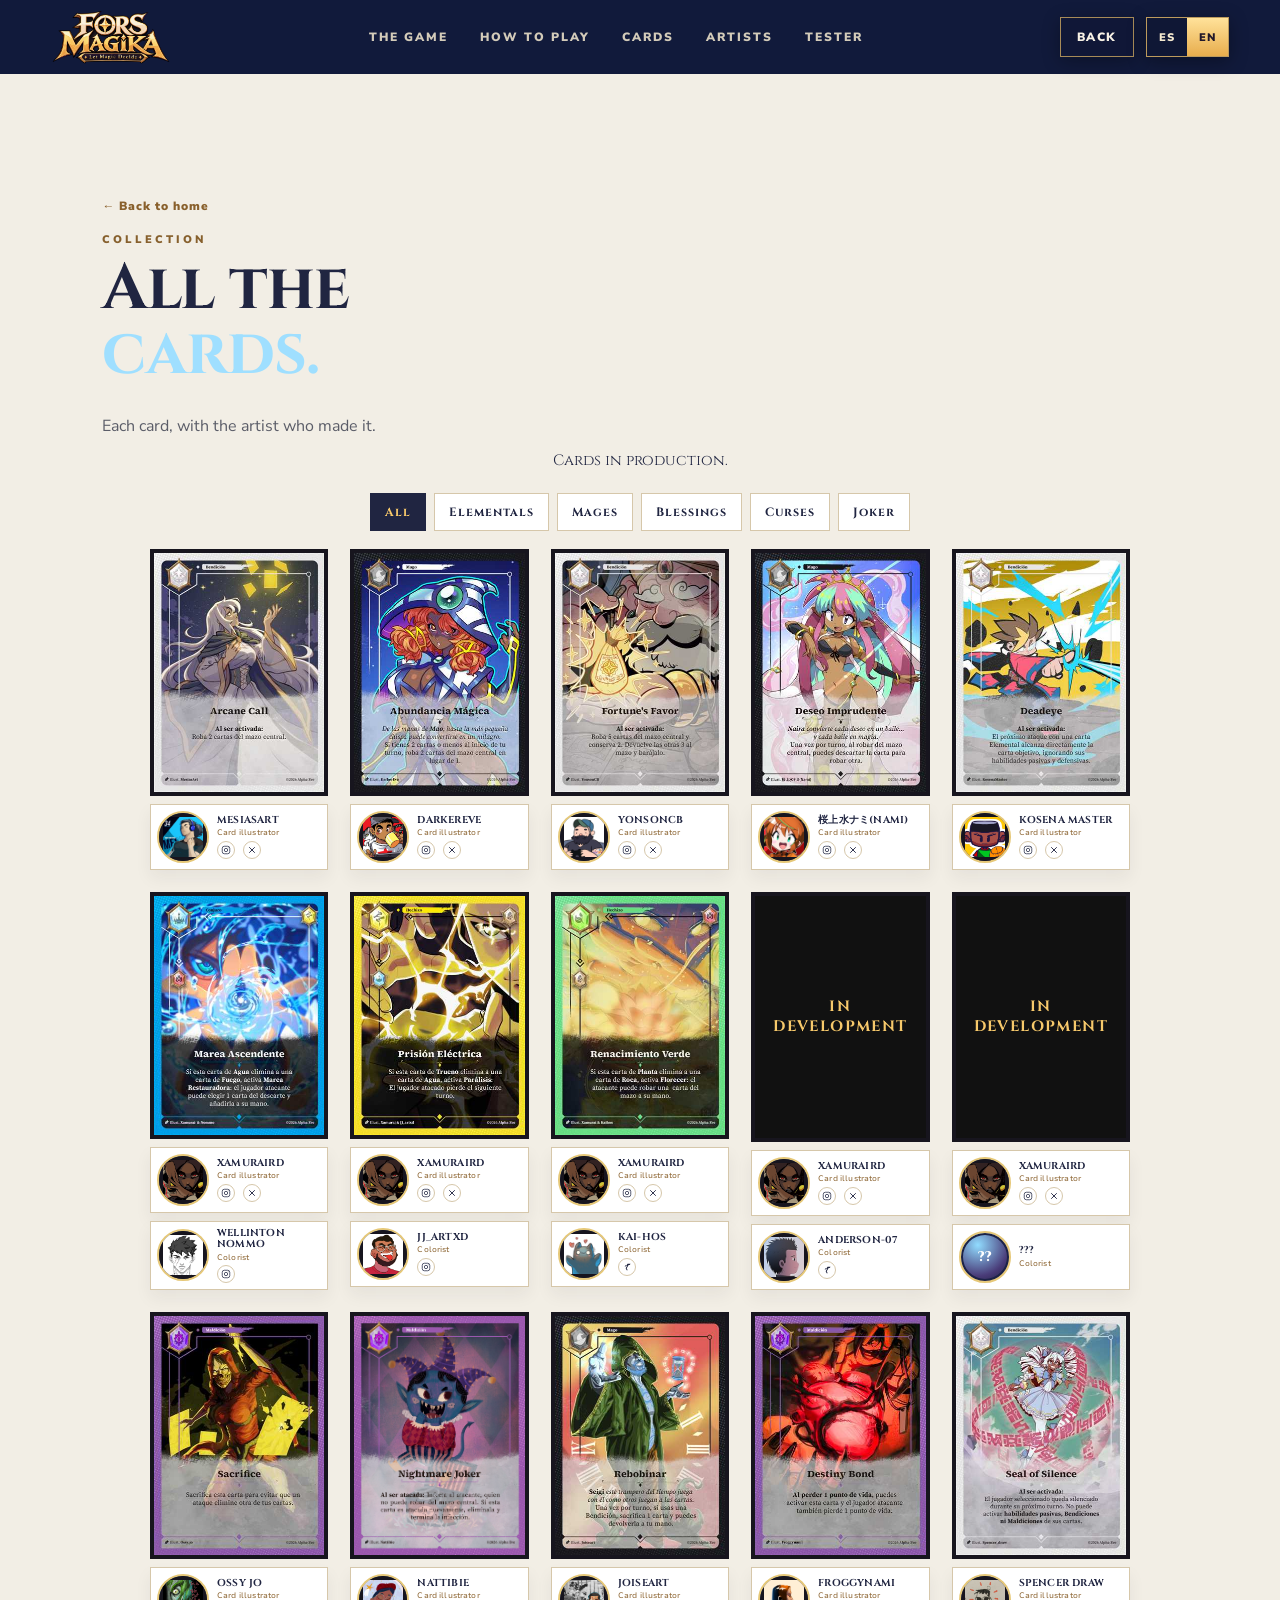
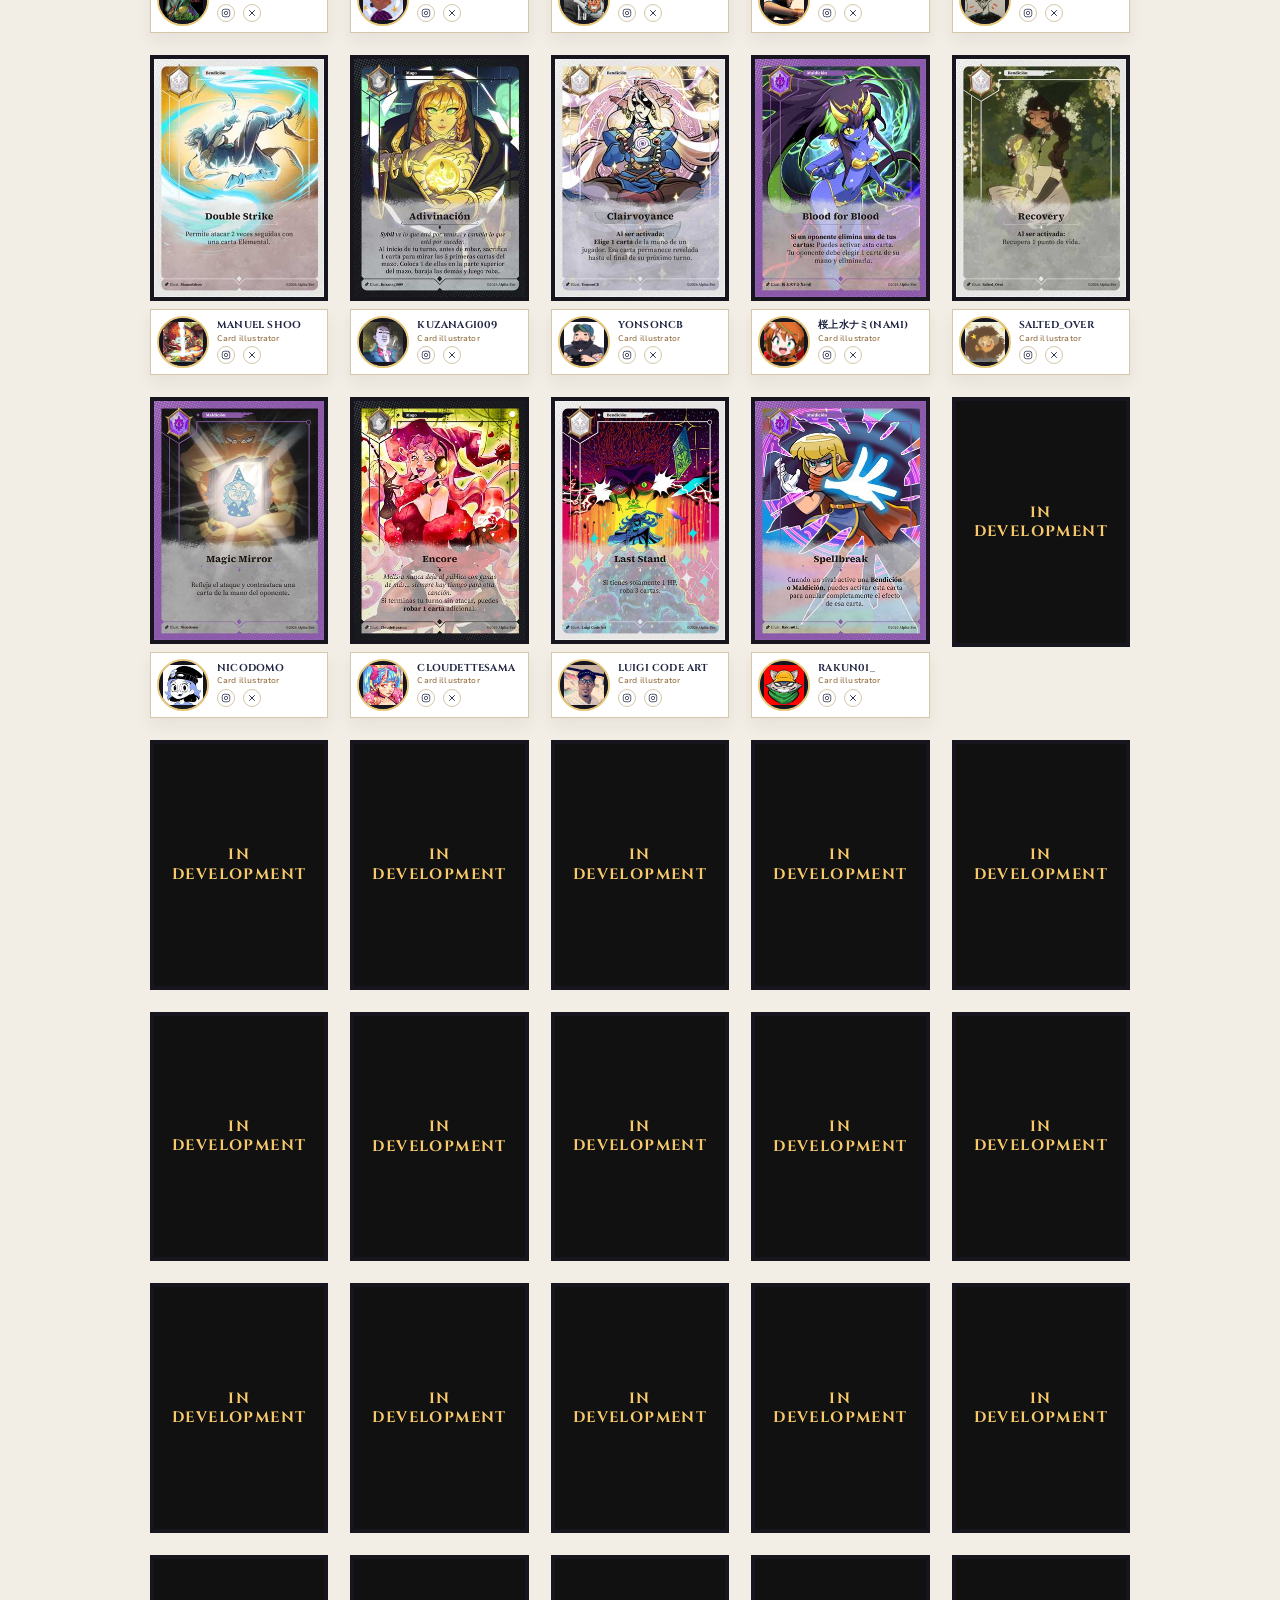
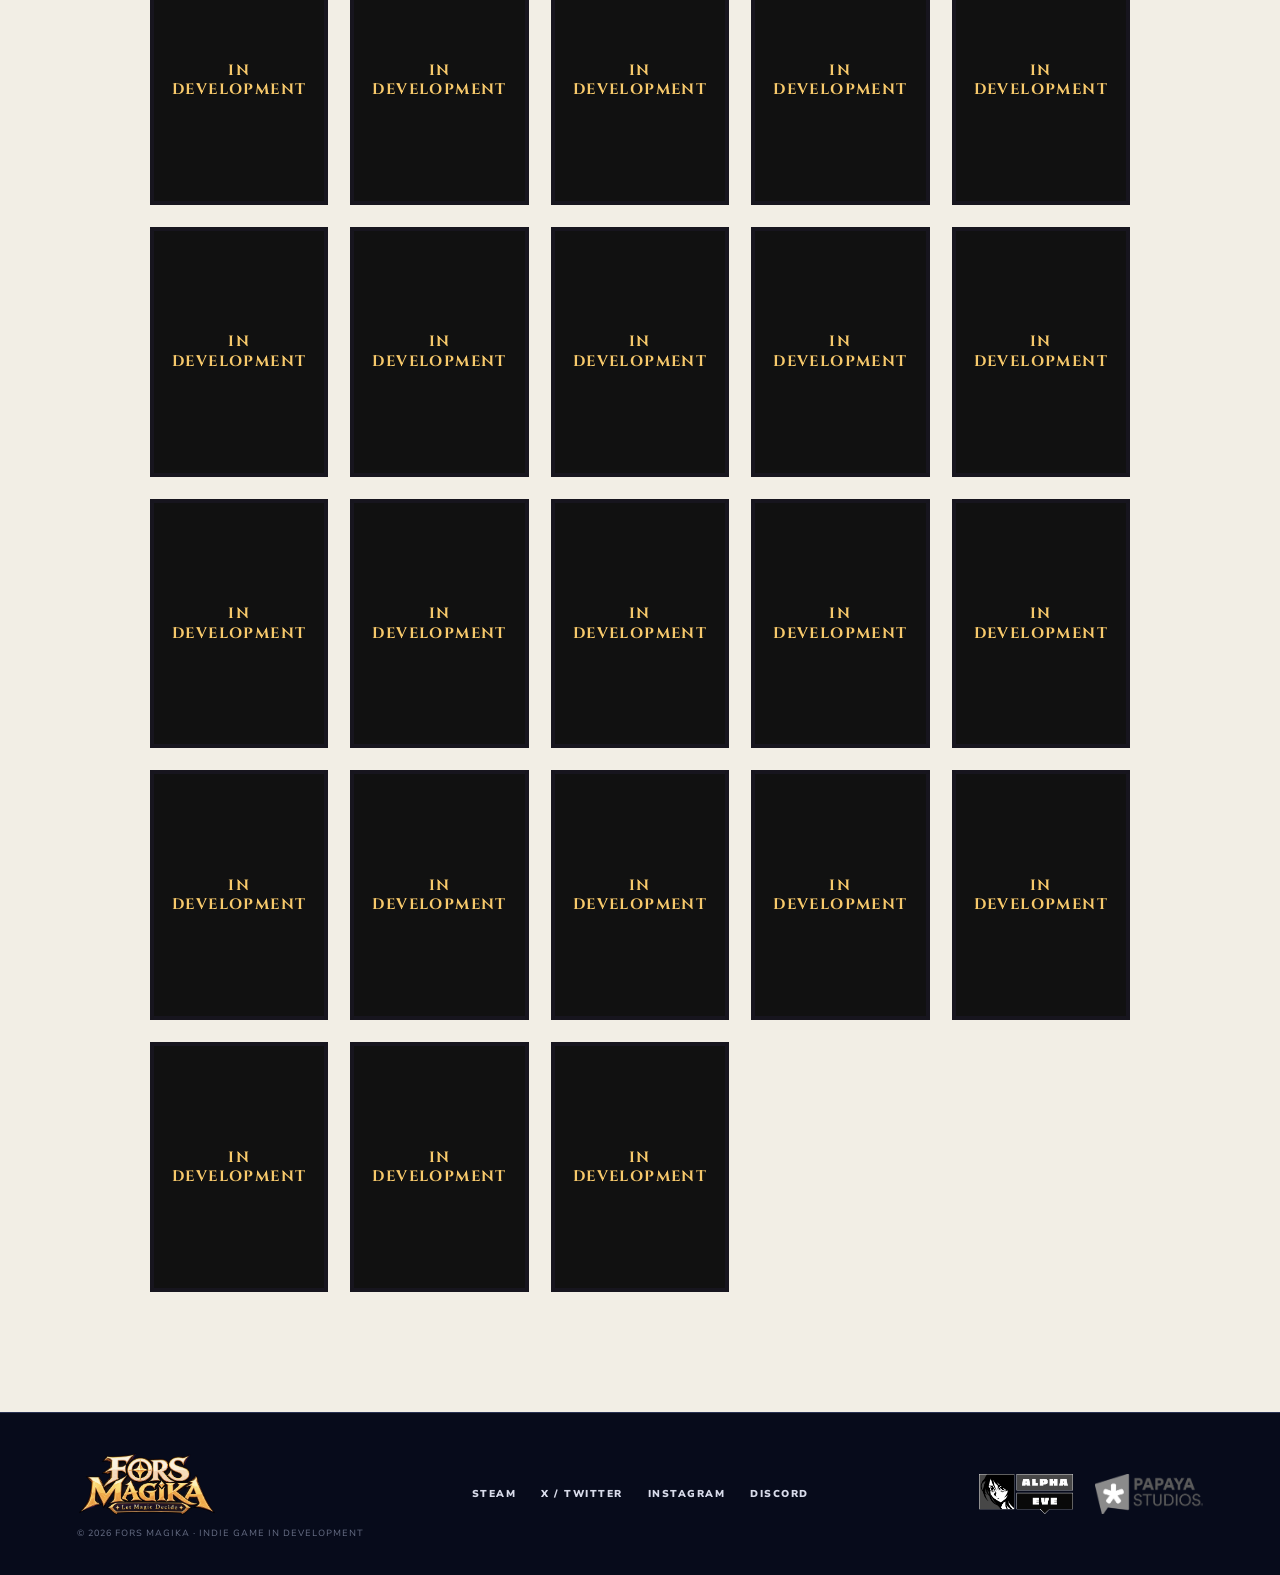
==== commit ebc6995a: "Move how-to-play guide to separate page with original navy and gold palette" ====
--- a/catalogo.html
+++ b/catalogo.html
@@ -14,6 +14,7 @@
     </a>
     <nav class="nav-links">
       <a href="index.html#game" data-i18n="nav.game">EL JUEGO</a>
+      <a class="nav-how" href="como-jugar.html" data-i18n="nav.how">CÓMO JUGAR</a>
       <div class="nav-drop">
         <a href="index.html#cards" data-i18n="nav.cards">CARTAS</a>
         <div class="nav-drop-menu">
--- a/styles.css
+++ b/styles.css
@@ -226,3 +226,11 @@
 .card-preview[open]{display:flex;align-items:center;justify-content:center}
 .card-preview-close{position:absolute;top:16px;right:20px;padding:10px 16px;border:1px solid var(--gold);border-radius:24px;background:rgba(8,13,32,.85);color:#fff4d7;cursor:pointer;font:inherit;z-index:1}
 .card-preview>img{display:block;width:auto;height:auto;max-width:100%;max-height:100%;object-fit:contain}
+
+body:not(.catalog-page) .nav-links{position:absolute;left:50%;transform:translateX(-50%);margin:0}
+.btn-steam img{display:block;width:150px;height:auto;filter:brightness(0) invert(1)}
+
+.how-to{background:#0a1027;color:#f8f2e5;scroll-margin-top:30px}.guide-wrap{max-width:1120px;margin:auto}.guide-hero{padding:40px 25px;text-align:center;background:#111a3b;border-radius:18px}.guide-hero h2{font-size:clamp(30px,4vw,48px);margin:12px 0 16px}.guide-hero p{max-width:720px;margin:0 auto 22px;line-height:1.7}.guide-actions{display:flex;justify-content:center;gap:12px;flex-wrap:wrap}.guide-actions .btn{border-radius:30px}.guide-block{padding:36px 0;border-bottom:1px solid #293252;scroll-margin-top:20px}.guide-block:last-child{border:0;padding-bottom:0}.guide-block h3{font-size:24px;margin:18px 0 12px}.guide-block p{line-height:1.7;color:#d8dbea}.guide-hand{display:grid;grid-template-columns:repeat(5,1fr);gap:12px;max-width:820px;margin:25px auto 12px}.guide-hand>div{aspect-ratio:5/7;border:1px solid #867248;border-radius:8px;background:#1d254a;display:flex;flex-direction:column;align-items:center;justify-content:center;font:700 24px Cinzel,serif}.guide-hand .guide-mage{background:#29385c;color:var(--gold)}.guide-mage img{width:70%;height:auto}.guide-hearts{text-align:center;color:#ff788d;font-size:30px;letter-spacing:8px}.guide-types{display:grid;grid-template-columns:repeat(3,1fr);gap:14px;margin-top:20px}.guide-type{background:#111a3b;padding:24px 16px;text-align:center;border-radius:12px}.guide-type:first-child{grid-column:1/-1}.guide-type-icons{display:flex;justify-content:center;gap:16px;flex-wrap:wrap}.guide-type-icons img{width:clamp(48px,8vw,80px);height:auto;object-fit:contain}.guide-type h4{font-size:18px;margin:16px 0 8px}.guide-type p{margin:0;font-size:14px}.guide-cycle{background:#111a3b;border-radius:16px;padding:20px;margin-top:20px}.guide-wheel{position:relative;width:min(100%,650px);aspect-ratio:600/540;margin:auto}.guide-wheel svg{width:100%;height:100%;position:absolute;inset:0}.guide-element{position:absolute;transform:translate(-50%,-50%);width:23%;display:flex;align-items:center;flex-direction:column;gap:4px;font-weight:900;font-size:clamp(10px,2vw,17px)}.guide-element img{width:82%;height:auto;filter:drop-shadow(0 6px 10px #080d20)}.guide-cycle>p{text-align:center;font-size:14px;max-width:760px;margin:10px auto}.guide-steps{display:grid;grid-template-columns:repeat(2,minmax(0,1fr));gap:24px;margin:24px 0}.guide-step{margin:0;background:#111a3b;border-radius:12px;overflow:hidden}.guide-step:first-child{grid-column:1/-1}.guide-step>img{display:block;width:100%;height:auto}.guide-step figcaption{display:flex;gap:16px;padding:20px}.guide-step-number{color:var(--gold);font:700 25px Cinzel,serif}.guide-step h4{margin:0 0 8px;font-size:18px}.guide-step p{margin:0;font-size:14px}@media(max-width:600px){.guide-hero{padding:28px 16px}.guide-types{grid-template-columns:1fr}.guide-type:first-child{grid-column:auto}.guide-hand{gap:6px}.guide-hand>div{font-size:16px}.guide-block h3{font-size:21px}.guide-cycle{padding:12px 4px}.guide-cycle>p{padding:0 10px}.guide-steps{grid-template-columns:1fr}.guide-step:first-child{grid-column:auto}.guide-type-icons{gap:8px}}
+.guide-page{background:#0a1027}.guide-page .how-to{background:linear-gradient(#0a1027,#111735)}.guide-hero,.guide-type,.guide-cycle,.guide-step{border:1px solid rgba(226,177,83,.35)}
+@media(min-width:901px) and (max-width:1150px){.nav-links{gap:18px;font-size:10px;letter-spacing:1px}}
+@media(max-width:900px){.nav-links{display:flex;gap:0;margin-left:auto;margin-right:20px}.nav-links>a:not(.nav-how),.nav-links>.nav-drop{display:none}body:not(.catalog-page) .nav-links{left:auto;right:100px;transform:none}.nav-how{font-size:9px;letter-spacing:1px;white-space:nowrap}}
